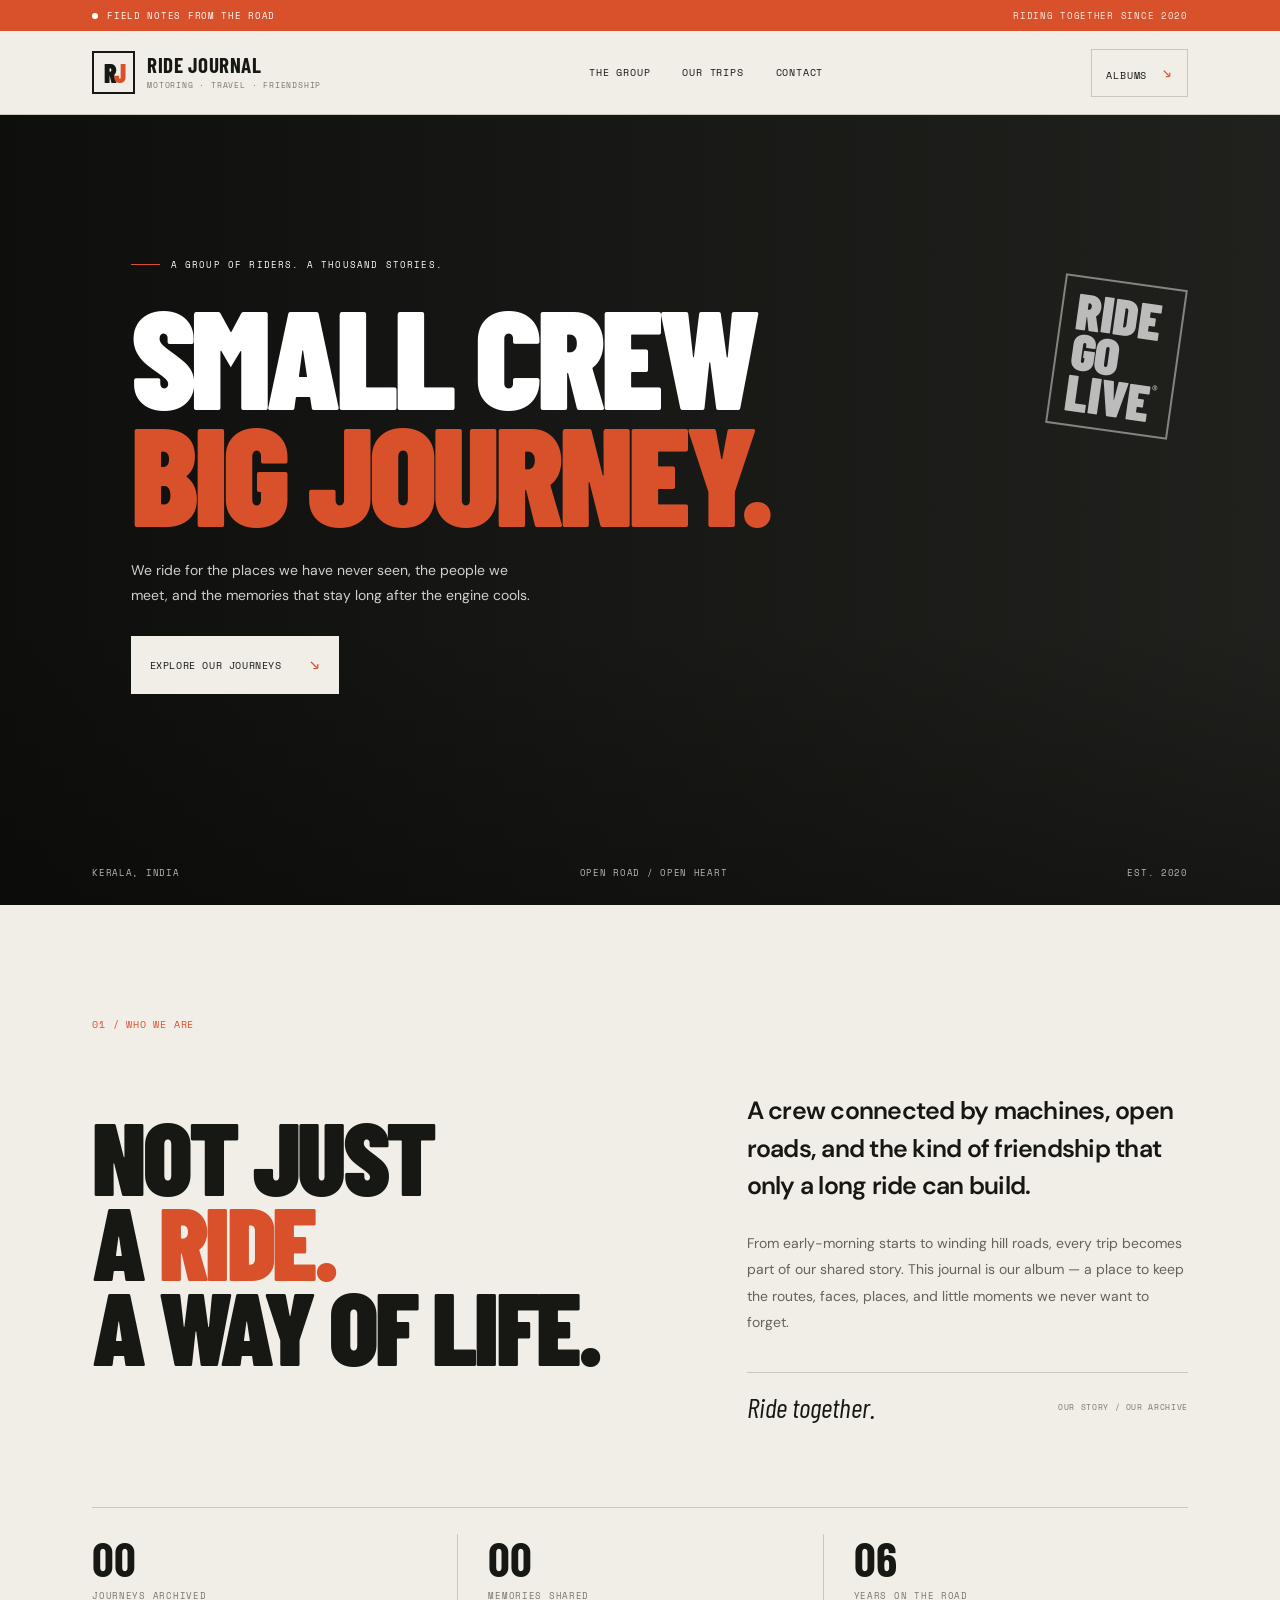
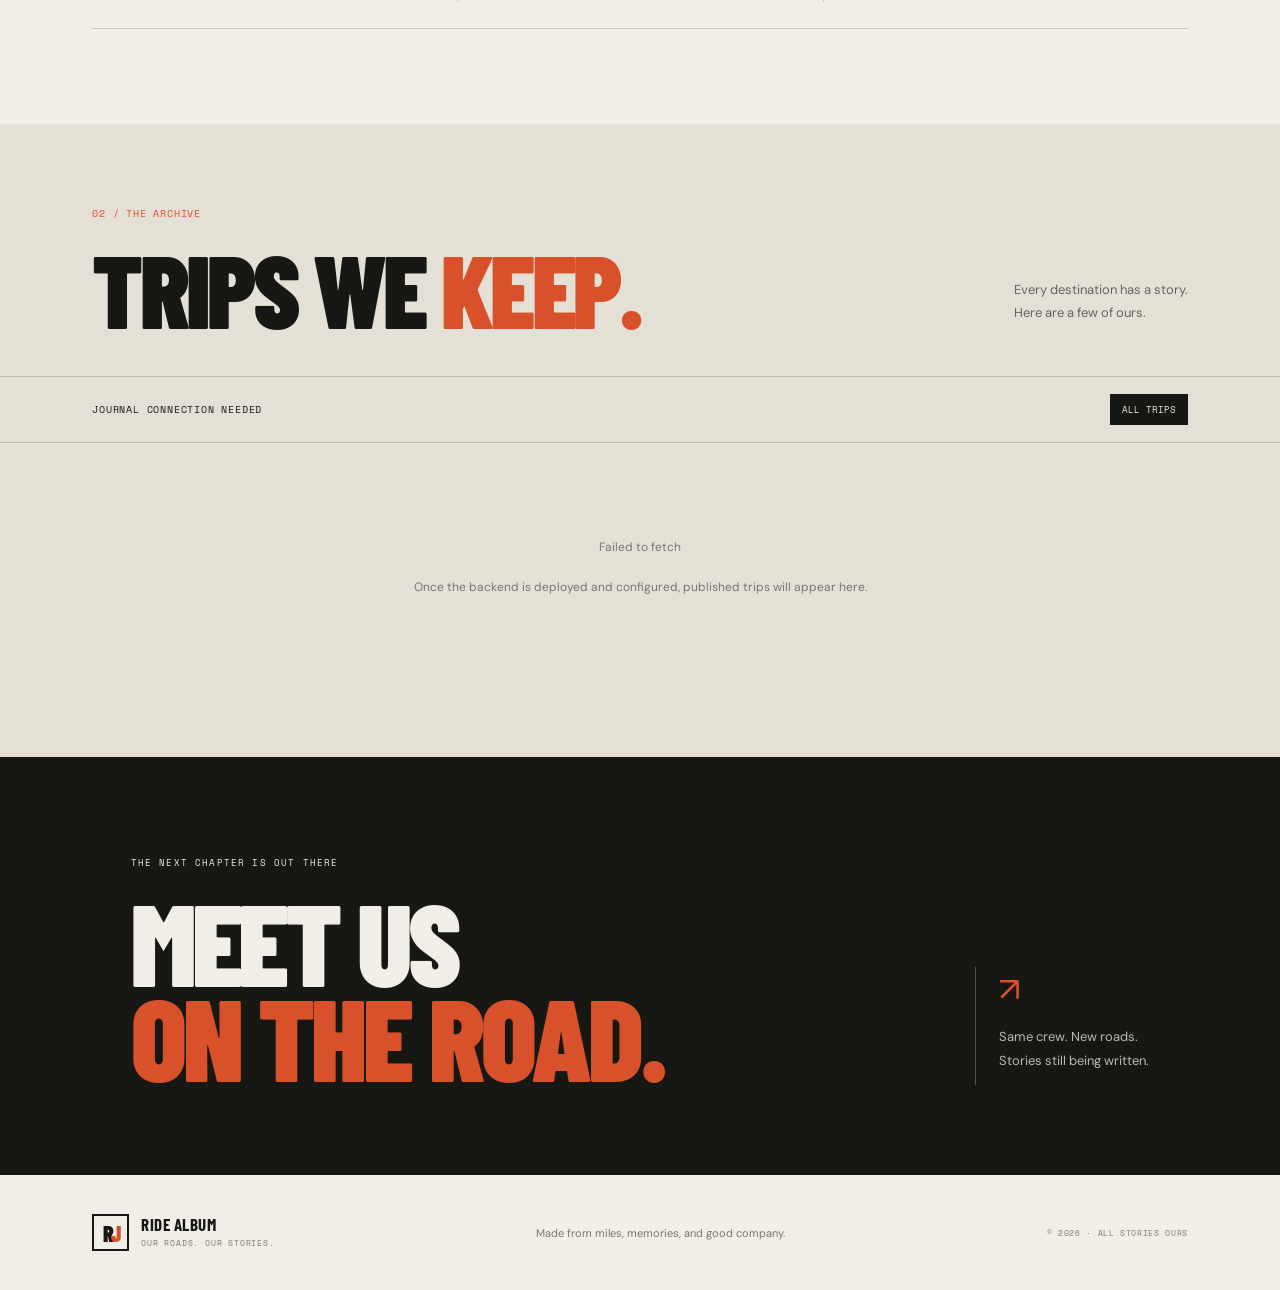
==== index.html @ d8c0658c "Update index.html" ====
<!doctype html>
<html lang="en">
<head>
  <meta charset="utf-8">
  <meta name="viewport" content="width=device-width, initial-scale=1">
  <meta name="theme-color" content="#11110f">
  <meta name="description" content="A visual archive of our riding group's journeys, roads, and memories.">
  <title>RIDE JOURNAL — Our Roads, Our Stories</title>
  <link rel="preconnect" href="https://fonts.googleapis.com">
  <link href="https://fonts.googleapis.com/css2?family=Barlow+Condensed:wght@500;600;700;800;900&family=DM+Sans:wght@400;500;600;700&family=Space+Mono:wght@400;700&display=swap" rel="stylesheet">
  <link rel="stylesheet" href="style.css">
</head>
<body>
  <div class="announcement"><span class="live-dot"></span> FIELD NOTES FROM THE ROAD <span class="announcement-right">RIDING TOGETHER SINCE <span id="since-year">2020</span></span></div>
  <header class="site-header">
    <a class="brand" href="index.html" aria-label="Home">
      <span class="brand-mark">R<span>J</span></span>
      <span class="brand-copy"><strong id="brand-name">RIDE JOURNAL</strong><small>MOTORING · TRAVEL · FRIENDSHIP</small></span>
    </a>
    <button class="menu-toggle" id="menu-toggle" aria-label="Toggle navigation">☰</button>
    <nav class="main-nav" id="main-nav">
      <a href="#about">THE GROUP</a><a href="#trips">OUR TRIPS</a><a href="#footer">CONTACT</a>
    </nav>
    <a class="header-index" href="#trips">ALBUMS <span>↘</span></a>
  </header>

  <main>
    <section class="hero">
      <div class="hero-image" id="hero-image"></div>
      <div class="hero-shade"></div>
      <div class="hero-content">
        <p class="eyebrow"><span class="eyebrow-line"></span> A GROUP OF RIDERS. A THOUSAND STORIES.</p>
        <h1 id="hero-title">SMALL CREW<br><em>BIG JOURNEY.</em></h1>
        <p class="hero-description" id="hero-description">We ride for the places we have never seen, the people we meet, and the memories that stay long after the engine cools.</p>
        <a class="button button-light" href="#trips">EXPLORE OUR JOURNEYS <span>↘</span></a>
      </div>
      <div class="hero-foot"><span>KERALA, INDIA</span><span>OPEN ROAD / OPEN HEART</span><span>EST. <span id="hero-year">2020</span></span></div>
      <div class="hero-stamp">RIDE<br>GO<br>LIVE<span>®</span></div>
    </section>

    <section class="intro-section section-pad" id="about">
      <div class="section-kicker">01 / WHO WE ARE</div>
      <div class="intro-grid">
        <h2 id="about-heading">NOT JUST<br>A <em>RIDE.</em><br>A WAY OF LIFE.</h2>
        <div class="intro-copy">
          <p class="intro-lead" id="about-short">A crew connected by machines, open roads, and the kind of friendship that only a long ride can build.</p>
          <p id="about-long">From early-morning starts to winding hill roads, every trip becomes part of our shared story. This journal is our album — a place to keep the routes, faces, places, and little moments we never want to forget.</p>
          <div class="signature-line"><span class="signature">Ride together.</span><span class="mono">OUR STORY / OUR ARCHIVE</span></div>
        </div>
      </div>
      <div class="stats-row">
        <div><strong id="stat-trips">00</strong><span>JOURNEYS ARCHIVED</span></div>
        <div><strong id="stat-photos">00</strong><span>MEMORIES SHARED</span></div>
        <div><strong id="stat-years">06</strong><span>YEARS ON THE ROAD</span></div>
      </div>
    </section>

    <section class="archive-section" id="trips">
      <div class="archive-top section-pad">
        <div><div class="section-kicker">02 / THE ARCHIVE</div><h2>TRIPS WE <em>KEEP.</em></h2></div>
        <p>Every destination has a story.<br>Here are a few of ours.</p>
      </div>
      <div class="trip-toolbar section-pad">
        <span class="mono" id="archive-count">LOADING THE ARCHIVE...</span>
        <div class="filters" id="filters"><button class="filter active" data-filter="all">ALL TRIPS</button></div>
      </div>
      <div class="trip-grid section-pad" id="trip-grid">
        <div class="loading-card"><span class="loader"></span><p>Opening the Album...</p></div>
      </div>
      <div class="empty-state hidden" id="empty-state"><span>ALBUM IS LOADING.</span><p>Our first story will appear here once the admin publishes a trip.</p></div>
    </section>

    <section class="closing-banner">
      <div class="closing-text"><p class="eyebrow">THE NEXT CHAPTER IS OUT THERE</p><h2>MEET US<br><em>ON THE ROAD.</em></h2></div>
      <div class="closing-note"><span class="closing-arrow">↗</span><p>Same crew. New roads.<br>Stories still being written.</p></div>
    </section>
  </main>

  <footer class="site-footer section-pad" id="footer">
    <a class="brand footer-brand" href="#"><span class="brand-mark">R<span>J</span></span><span class="brand-copy"><strong id="footer-brand">RIDE ALBUM</strong><small>OUR ROADS. OUR STORIES.</small></span></a>
    <p id="footer-note">Made from miles, memories, and good company.</p>
    <span class="mono">© <span id="current-year"></span> · ALL STORIES OURS</span>
  </footer>

  <div class="modal hidden" id="trip-modal" aria-hidden="true">
    <div class="modal-backdrop" data-close-modal></div>
    <article class="trip-story" role="dialog" aria-modal="true" aria-labelledby="story-title">
      <button class="modal-close" data-close-modal aria-label="Close story">×</button>
      <div class="story-cover" id="story-cover"></div>
      <div class="story-body">
        <p class="eyebrow" id="story-meta">TRIP STORY / 01</p>
        <h2 id="story-title">Trip title</h2>
        <p class="story-subtitle" id="story-subtitle"></p>
        <div class="story-copy" id="story-copy"></div>
        <div class="story-gallery" id="story-gallery"></div>
        <p class="story-end">END OF STORY <span>✳</span></p>
      </div>
    </article>
  </div>
  <script src="app.js"></script>
</body>
</html>
---- style.css ----
:root{--ink:#171714;--paper:#f0eee7;--paper2:#e4e0d5;--orange:#d9512b;--muted:#77766e;--line:rgba(23,23,20,.18);--display:"Barlow Condensed",Impact,sans-serif;--body:"DM Sans",sans-serif;--mono:"Space Mono",monospace}
*{box-sizing:border-box}html{scroll-behavior:smooth}body{margin:0;background:var(--paper);color:var(--ink);font-family:var(--body);-webkit-font-smoothing:antialiased}a{color:inherit;text-decoration:none}button{font:inherit}.hidden{display:none!important}.section-pad{padding-left:7.2vw;padding-right:7.2vw}.mono,.eyebrow,.section-kicker,.announcement,.main-nav,.header-index,.hero-foot,.stats-row span,.trip-toolbar,.trip-category,.story-end{font-family:var(--mono);font-size:10px;letter-spacing:.08em}
.announcement{height:31px;background:var(--orange);color:#fff;display:flex;align-items:center;padding:0 7.2vw;gap:9px;font-size:9px}.live-dot{width:6px;height:6px;border-radius:50%;background:#fff;display:inline-block}.announcement-right{margin-left:auto;opacity:.9}
.site-header{height:84px;padding:0 7.2vw;display:flex;align-items:center;justify-content:space-between;border-bottom:1px solid var(--line);gap:20px}.brand{display:flex;align-items:center;gap:12px}.brand-mark{display:flex;align-items:center;justify-content:center;width:43px;height:43px;border:2px solid var(--ink);font-family:var(--display);font-weight:900;font-size:26px;letter-spacing:-3px}.brand-mark span{color:var(--orange)}.brand-copy{display:flex;flex-direction:column;gap:4px}.brand-copy strong{font-family:var(--display);font-size:21px;line-height:1;letter-spacing:.03em}.brand-copy small{font-family:var(--mono);font-size:8px;letter-spacing:.1em;color:var(--muted)}.main-nav{display:flex;gap:32px}.main-nav a{transition:color .2s}.main-nav a:hover{color:var(--orange)}.header-index{border:1px solid var(--line);padding:11px 14px}.header-index span{color:var(--orange);font-size:16px;margin-left:8px}.menu-toggle{display:none;background:none;border:0;font-size:25px}
.hero{min-height:650px;height:min(78vw,790px);max-height:850px;position:relative;overflow:hidden;background:#262622;color:#fff}.hero-image,.hero-shade{position:absolute;inset:0}.hero-image{background-image:linear-gradient(90deg,rgba(0,0,0,.1),rgba(0,0,0,.1)),url("https://images.unsplash.com/photo-1558981806-ec527fa84c39?auto=format&fit=crop&w=2200&q=85");background-size:cover;background-position:center 56%;transform:scale(1.01);transition:background-image .4s}.hero-shade{background:linear-gradient(90deg,rgba(8,8,7,.76) 0%,rgba(8,8,7,.42) 47%,rgba(8,8,7,.08) 100%),linear-gradient(0deg,rgba(8,8,7,.42),transparent 35%)}.hero-content{position:absolute;left:10.2vw;top:17%;max-width:690px}.eyebrow{display:flex;align-items:center;gap:11px;font-size:9px;letter-spacing:.13em}.eyebrow-line{height:1px;width:29px;background:var(--orange);display:inline-block}.hero h1,.intro-grid h2,.archive-top h2,.closing-text h2{font-family:var(--display);font-weight:900;letter-spacing:-.035em;line-height:.83;margin:25px 0;font-size:clamp(76px,11vw,160px)}h1 em,h2 em{font-style:normal;color:var(--orange)}.hero-description{max-width:405px;color:rgba(255,255,255,.8);font-size:14px;line-height:1.8;margin:28px 0}.button{display:inline-flex;align-items:center;gap:27px;padding:16px 19px;font-family:var(--mono);font-size:10px;letter-spacing:.06em}.button-light{background:var(--paper);color:var(--ink)}.button span{font-size:18px;color:var(--orange)}.hero-foot{position:absolute;bottom:26px;left:7.2vw;right:7.2vw;display:flex;justify-content:space-between;color:rgba(255,255,255,.7);font-size:9px}.hero-stamp{position:absolute;right:8vw;top:21%;font-family:var(--display);font-weight:900;font-size:clamp(30px,4vw,54px);line-height:.8;color:rgba(255,255,255,.7);transform:rotate(8deg);border:2px solid rgba(255,255,255,.45);padding:12px 14px}.hero-stamp span{font:10px var(--mono);vertical-align:top}
.intro-section{padding-top:112px;padding-bottom:95px}.section-kicker{color:var(--orange);margin-bottom:25px}.intro-grid{display:grid;grid-template-columns:1.1fr .9fr;gap:9vw;align-items:center}.intro-grid h2{font-size:clamp(64px,8vw,115px);margin:0}.intro-copy{padding-top:10px;max-width:490px}.intro-lead{font-size:clamp(19px,2vw,25px);line-height:1.5;font-weight:600;letter-spacing:-.03em}.intro-copy>p:not(.intro-lead){color:#64635b;line-height:1.9;font-size:14px}.signature-line{margin-top:36px;padding-top:17px;border-top:1px solid var(--line);display:flex;justify-content:space-between;align-items:center;gap:10px}.signature{font-family:var(--display);font-style:italic;font-size:28px}.signature-line .mono{font-size:8px;color:var(--muted)}.stats-row{border-top:1px solid var(--line);border-bottom:1px solid var(--line);display:grid;grid-template-columns:repeat(3,1fr);margin-top:83px;padding:26px 0}.stats-row div{display:flex;flex-direction:column;gap:7px;padding-left:30px;border-left:1px solid var(--line)}.stats-row div:first-child{padding-left:0;border-left:0}.stats-row strong{font-family:var(--display);font-size:48px;line-height:1}.stats-row span{color:var(--muted);font-size:9px}
.archive-section{background:var(--paper2);padding-top:82px;padding-bottom:100px}.archive-top{display:flex;align-items:end;justify-content:space-between;gap:30px}.archive-top h2{font-size:clamp(65px,8vw,110px);margin:0}.archive-top>p{font-size:13px;line-height:1.8;color:#66645c;margin:0 0 6px}.trip-toolbar{display:flex;align-items:center;justify-content:space-between;gap:18px;margin-top:45px;padding-top:17px;padding-bottom:17px;border-top:1px solid var(--line);border-bottom:1px solid var(--line);font-size:9px}.filters{display:flex;gap:8px;flex-wrap:wrap}.filter{border:1px solid var(--line);background:transparent;padding:8px 11px;font:9px var(--mono);cursor:pointer}.filter.active,.filter:hover{background:var(--ink);color:var(--paper)}.trip-grid{display:grid;grid-template-columns:repeat(3,minmax(0,1fr));gap:38px 21px;padding-top:34px}.trip-card{min-width:0;cursor:pointer;group:card}.trip-photo{position:relative;overflow:hidden;aspect-ratio: .82;background:#c5c0b4}.trip-photo img{width:100%;height:100%;object-fit:cover;display:block;transition:transform .6s}.trip-card:hover .trip-photo img{transform:scale(1.045)}.trip-number{position:absolute;left:13px;top:13px;background:var(--paper);padding:7px 9px;font:9px var(--mono)}.trip-photo-count{position:absolute;right:13px;bottom:13px;background:var(--orange);color:white;padding:8px 10px;font:9px var(--mono)}.trip-card-info{padding:16px 0 0}.trip-category{color:var(--orange);font-size:9px}.trip-card h3{font-family:var(--display);font-size:clamp(27px,3vw,39px);line-height:.98;letter-spacing:-.02em;margin:9px 0 10px;text-transform:uppercase}.trip-card-bottom{display:flex;justify-content:space-between;align-items:center;border-top:1px solid var(--line);padding-top:11px;color:var(--muted);font:9px var(--mono);gap:10px}.trip-arrow{font-size:20px;color:var(--orange)}.loading-card{grid-column:1/-1;min-height:180px;display:grid;place-content:center;text-align:center;color:var(--muted);font-size:12px}.loader{width:25px;height:25px;border:2px solid #c6c1b5;border-top-color:var(--orange);border-radius:50%;animation:spin .8s linear infinite;margin:auto}@keyframes spin{to{transform:rotate(360deg)}}.empty-state{text-align:center;padding:65px 20px}.empty-state>span{font-family:var(--display);font-size:36px}.empty-state p{color:var(--muted);font-size:13px}
.closing-banner{background:var(--ink);color:var(--paper);padding:90px 10.2vw;display:flex;justify-content:space-between;align-items:end;gap:40px}.closing-text h2{font-size:clamp(65px,9vw,125px);margin:25px 0 0}.closing-note{max-width:240px;border-left:1px solid #57564e;padding-left:23px}.closing-arrow{font-size:34px;color:var(--orange)}.closing-note p{font-size:13px;line-height:1.8;color:#bcb9ae}.site-footer{min-height:115px;display:flex;align-items:center;justify-content:space-between;gap:20px}.footer-brand .brand-mark{width:37px;height:37px;font-size:22px}.footer-brand .brand-copy strong{font-size:17px}.site-footer>p{color:var(--muted);font-size:11px}.site-footer>.mono{color:var(--muted);font-size:8px}
.modal{position:fixed;inset:0;z-index:20;display:flex;justify-content:center;align-items:flex-start;padding:3vh 16px;overflow:auto}.modal-backdrop{position:fixed;inset:0;background:rgba(10,10,9,.82);backdrop-filter:blur(5px)}.trip-story{position:relative;z-index:1;background:var(--paper);width:min(900px,100%);margin:auto;box-shadow:0 20px 80px #0008}.modal-close{position:absolute;right:14px;top:14px;z-index:3;width:42px;height:42px;border:0;background:var(--paper);font-size:30px;cursor:pointer}.story-cover{height:clamp(220px,42vw,480px);background:#c6c1b5 center/cover}.story-body{padding:clamp(22px,5vw,58px)}.story-body h2{font:900 clamp(45px,8vw,88px)/.9 var(--display);letter-spacing:-.03em;text-transform:uppercase;margin:18px 0}.story-subtitle{font-size:17px;line-height:1.5;max-width:650px;font-weight:600}.story-copy{white-space:pre-line;font-size:14px;line-height:1.95;color:#5e5c55;max-width:700px;margin:22px 0 36px}.story-gallery{display:grid;grid-template-columns:repeat(2,minmax(0,1fr));gap:12px}.story-gallery figure{margin:0;min-width:0}.story-gallery figure:first-child:nth-last-child(odd){grid-column:1/-1}.story-gallery img{width:100%;display:block;max-height:600px;object-fit:cover;background:#d6d1c5}.story-gallery figcaption{font-size:11px;line-height:1.6;color:var(--muted);padding:8px 0}.story-end{display:flex;justify-content:space-between;margin-top:36px;border-top:1px solid var(--line);padding-top:15px}.story-end span{color:var(--orange);font-size:18px}
@media(max-width:900px){.section-pad{padding-left:5vw;padding-right:5vw}.site-header{padding:0 5vw}.announcement{padding:0 5vw}.main-nav{gap:17px;font-size:9px}.hero-content{left:7vw}.hero-stamp{right:6vw}.intro-grid{gap:5vw}.trip-grid{grid-template-columns:repeat(2,minmax(0,1fr))}.hero{min-height:590px}.closing-banner{padding-left:7vw;padding-right:7vw}}
@media(max-width:620px){.announcement{font-size:7px;height:27px}.announcement-right{font-size:7px}.site-header{height:70px}.brand-mark{width:37px;height:37px;font-size:23px}.brand-copy strong{font-size:17px}.brand-copy small{font-size:6.5px}.header-index{display:none}.menu-toggle{display:block;margin-left:auto}.main-nav{display:none;position:absolute;top:97px;left:0;right:0;z-index:10;background:var(--paper);padding:22px 5vw;border-bottom:1px solid var(--line);flex-direction:column;gap:20px}.main-nav.open{display:flex}.hero{height:calc(100svh - 97px);min-height:570px;max-height:740px}.hero-image{background-position:58% center}.hero-shade{background:linear-gradient(90deg,rgba(0,0,0,.68),rgba(0,0,0,.16)),linear-gradient(0deg,rgba(0,0,0,.45),transparent 45%)}.hero-content{left:6vw;right:6vw;top:20%}.hero h1{font-size:clamp(70px,17vw,110px);margin:23px 0}.hero-description{font-size:13px;max-width:320px}.hero-stamp{font-size:27px;right:7vw;top:auto;bottom:90px}.hero-foot{left:6vw;right:6vw;bottom:18px;font-size:7px}.hero-foot span:nth-child(2){display:none}.intro-section{padding-top:70px;padding-bottom:65px}.intro-grid{grid-template-columns:1fr;gap:25px}.intro-grid h2{font-size:clamp(65px,16vw,100px)}.intro-lead{font-size:21px}.intro-copy>p:not(.intro-lead){font-size:13px}.stats-row{margin-top:52px;padding:20px 0}.stats-row div{padding-left:12px}.stats-row strong{font-size:38px}.stats-row span{font-size:7px;line-height:1.5}.archive-section{padding-top:62px;padding-bottom:65px}.archive-top{align-items:start;flex-direction:column;gap:18px}.archive-top h2{font-size:clamp(65px,15vw,92px)}.archive-top>p br{display:none}.trip-toolbar{align-items:flex-start;flex-direction:column;margin-top:30px}.filters{gap:6px}.filter{font-size:8px;padding:8px}.trip-grid{grid-template-columns:1fr 1fr;gap:28px 12px;padding-top:24px}.trip-photo{aspect-ratio:.73}.trip-card h3{font-size:29px}.trip-card-bottom{font-size:8px}.trip-number{top:8px;left:8px}.trip-photo-count{bottom:8px;right:8px}.closing-banner{padding:65px 6vw;align-items:start;flex-direction:column;gap:30px}.closing-text h2{font-size:clamp(65px,15vw,95px)}.closing-note{max-width:none}.site-footer{padding-top:25px;padding-bottom:25px;align-items:flex-start;flex-direction:column;gap:18px}.site-footer>p{margin:0}.story-gallery{grid-template-columns:1fr}.story-gallery figure:first-child:nth-last-child(odd){grid-column:auto}.story-body h2{font-size:53px}.story-copy{font-size:13px}.modal{padding:0}.trip-story{min-height:100%;margin:0}.modal-close{right:8px;top:8px}.story-cover{height:260px}}
@media(prefers-reduced-motion:reduce){html{scroll-behavior:auto}*,*:before,*:after{animation-duration:.01ms!important;transition-duration:.01ms!important}}
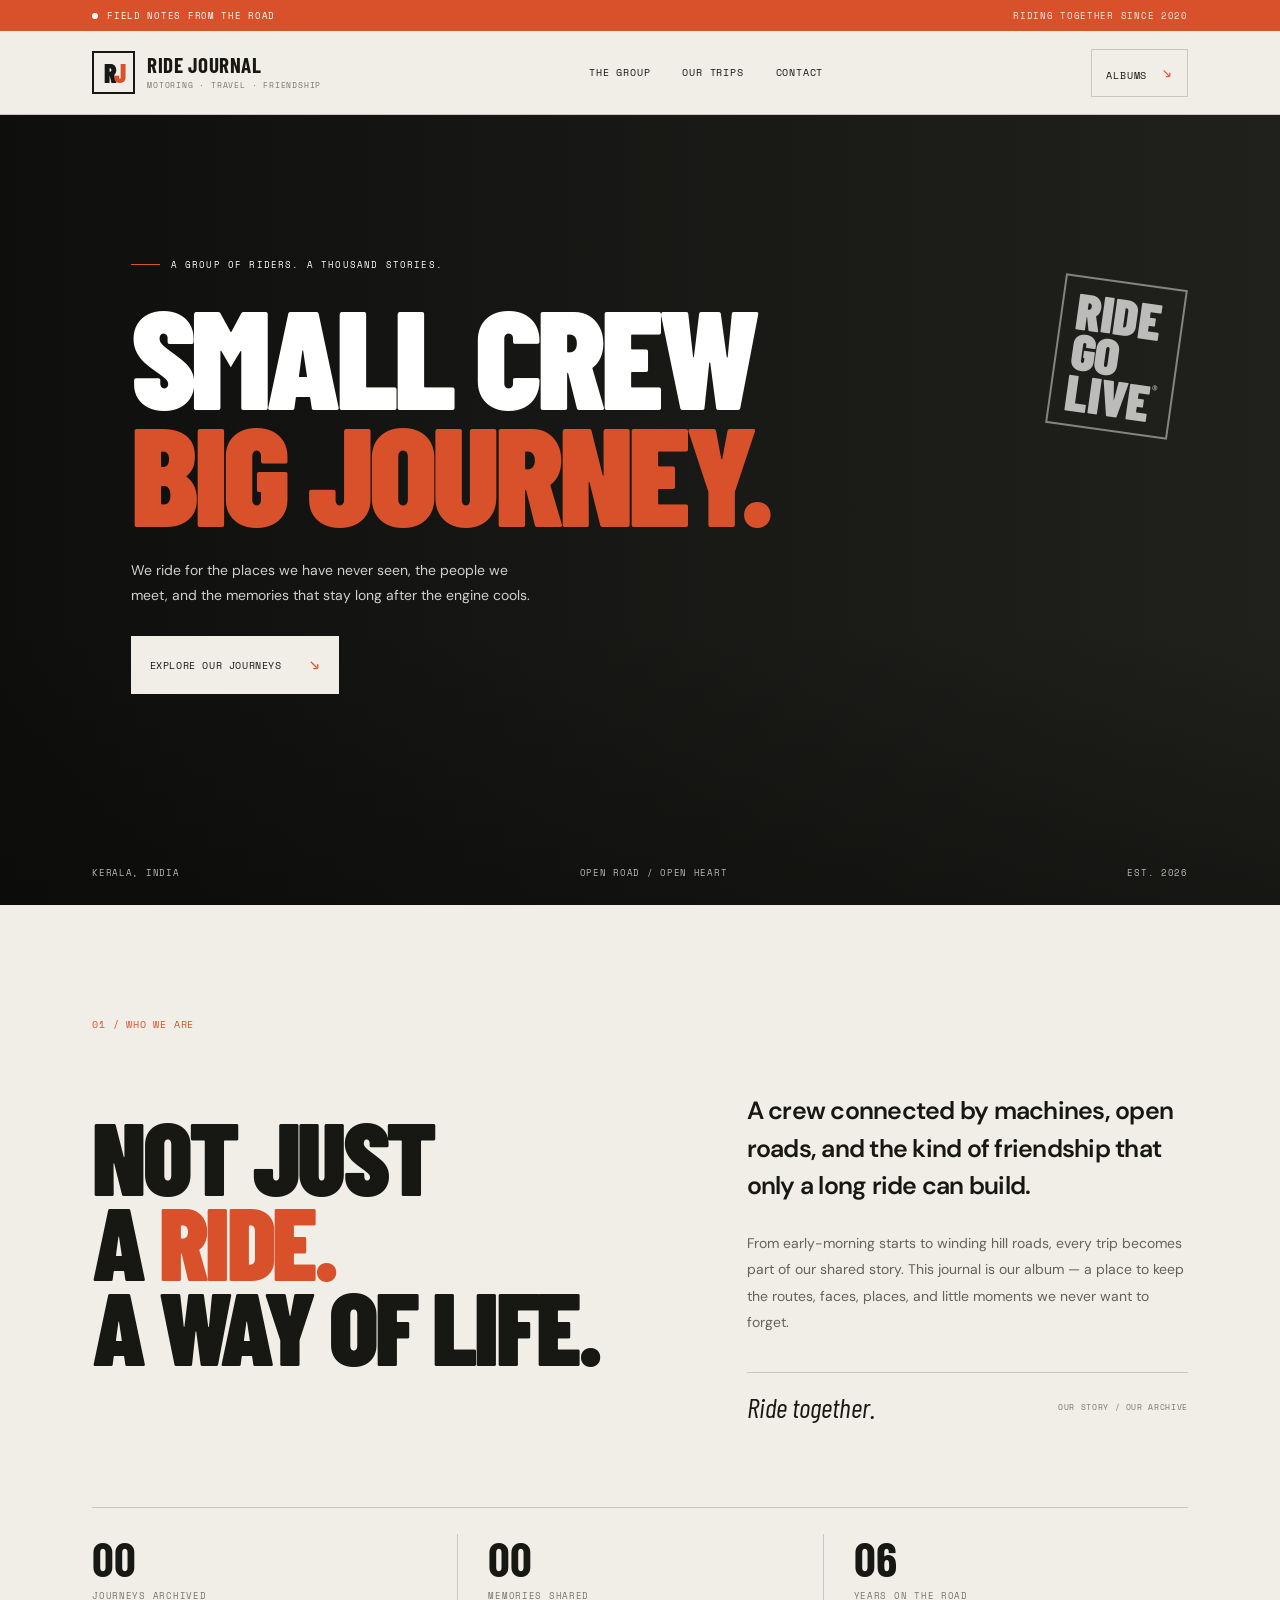
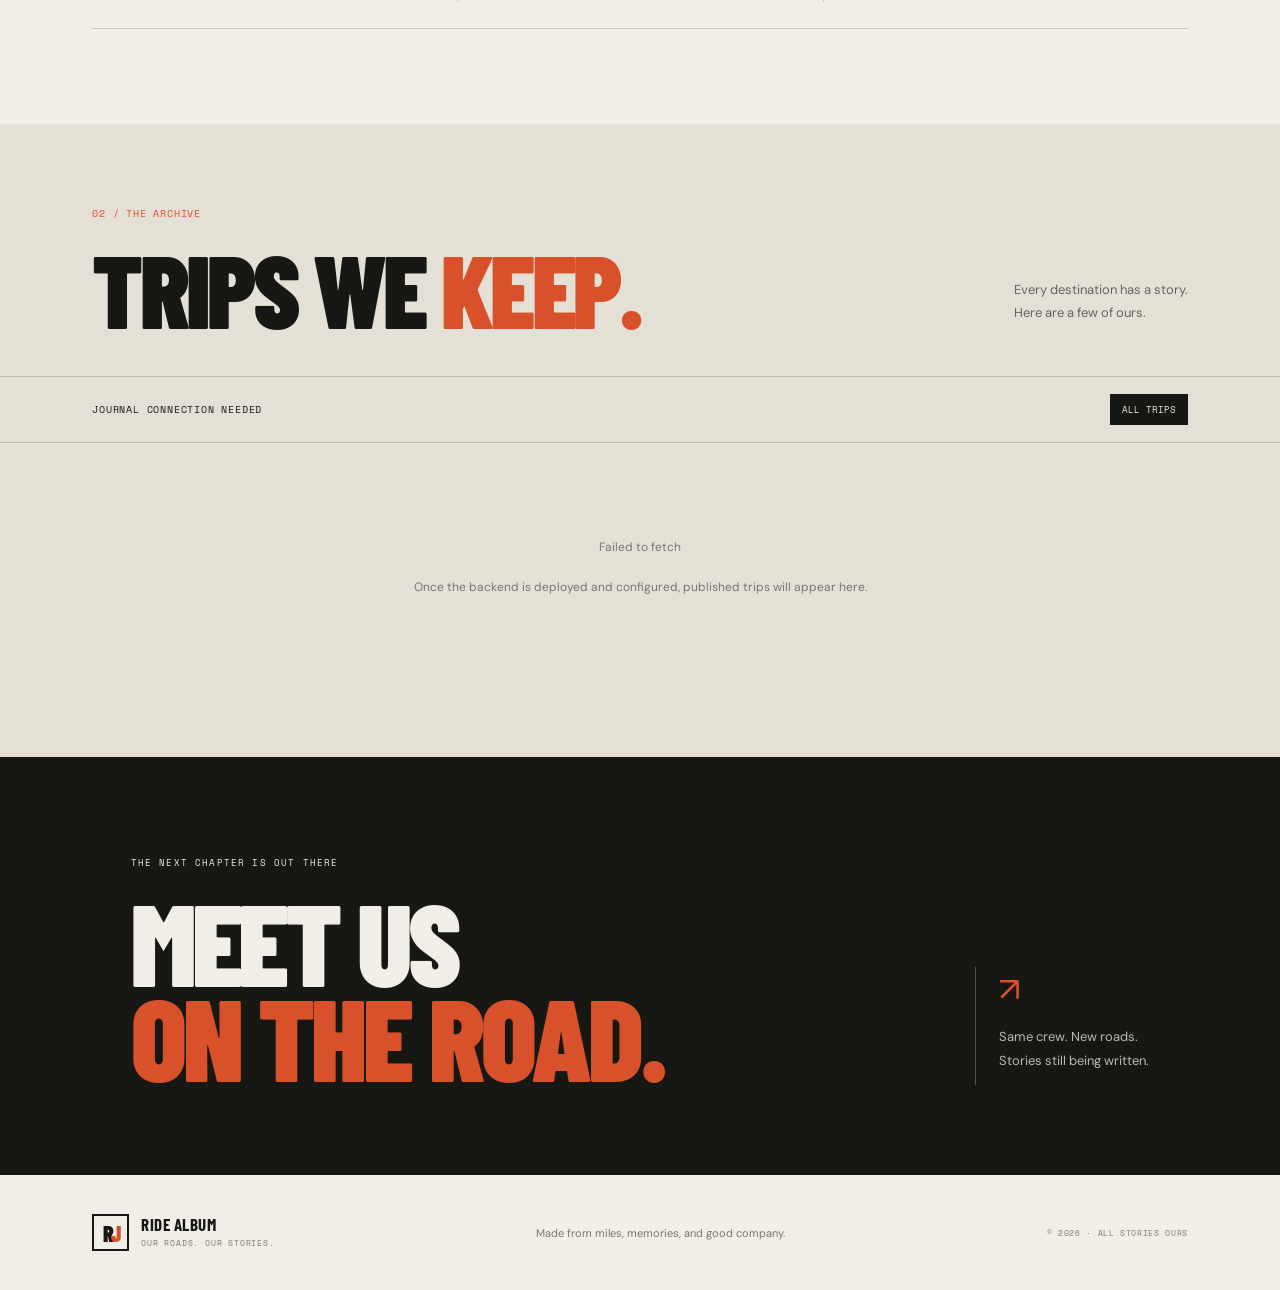
==== commit 478e674f: "Update establishment year from 2020 to 2026" ====
--- a/index.html
+++ b/index.html
@@ -34,7 +34,7 @@
         <p class="hero-description" id="hero-description">We ride for the places we have never seen, the people we meet, and the memories that stay long after the engine cools.</p>
         <a class="button button-light" href="#trips">EXPLORE OUR JOURNEYS <span>↘</span></a>
       </div>
-      <div class="hero-foot"><span>KERALA, INDIA</span><span>OPEN ROAD / OPEN HEART</span><span>EST. <span id="hero-year">2020</span></span></div>
+      <div class="hero-foot"><span>KERALA, INDIA</span><span>OPEN ROAD / OPEN HEART</span><span>EST. <span id="hero-year">2026</span></span></div>
       <div class="hero-stamp">RIDE<br>GO<br>LIVE<span>®</span></div>
     </section>
 
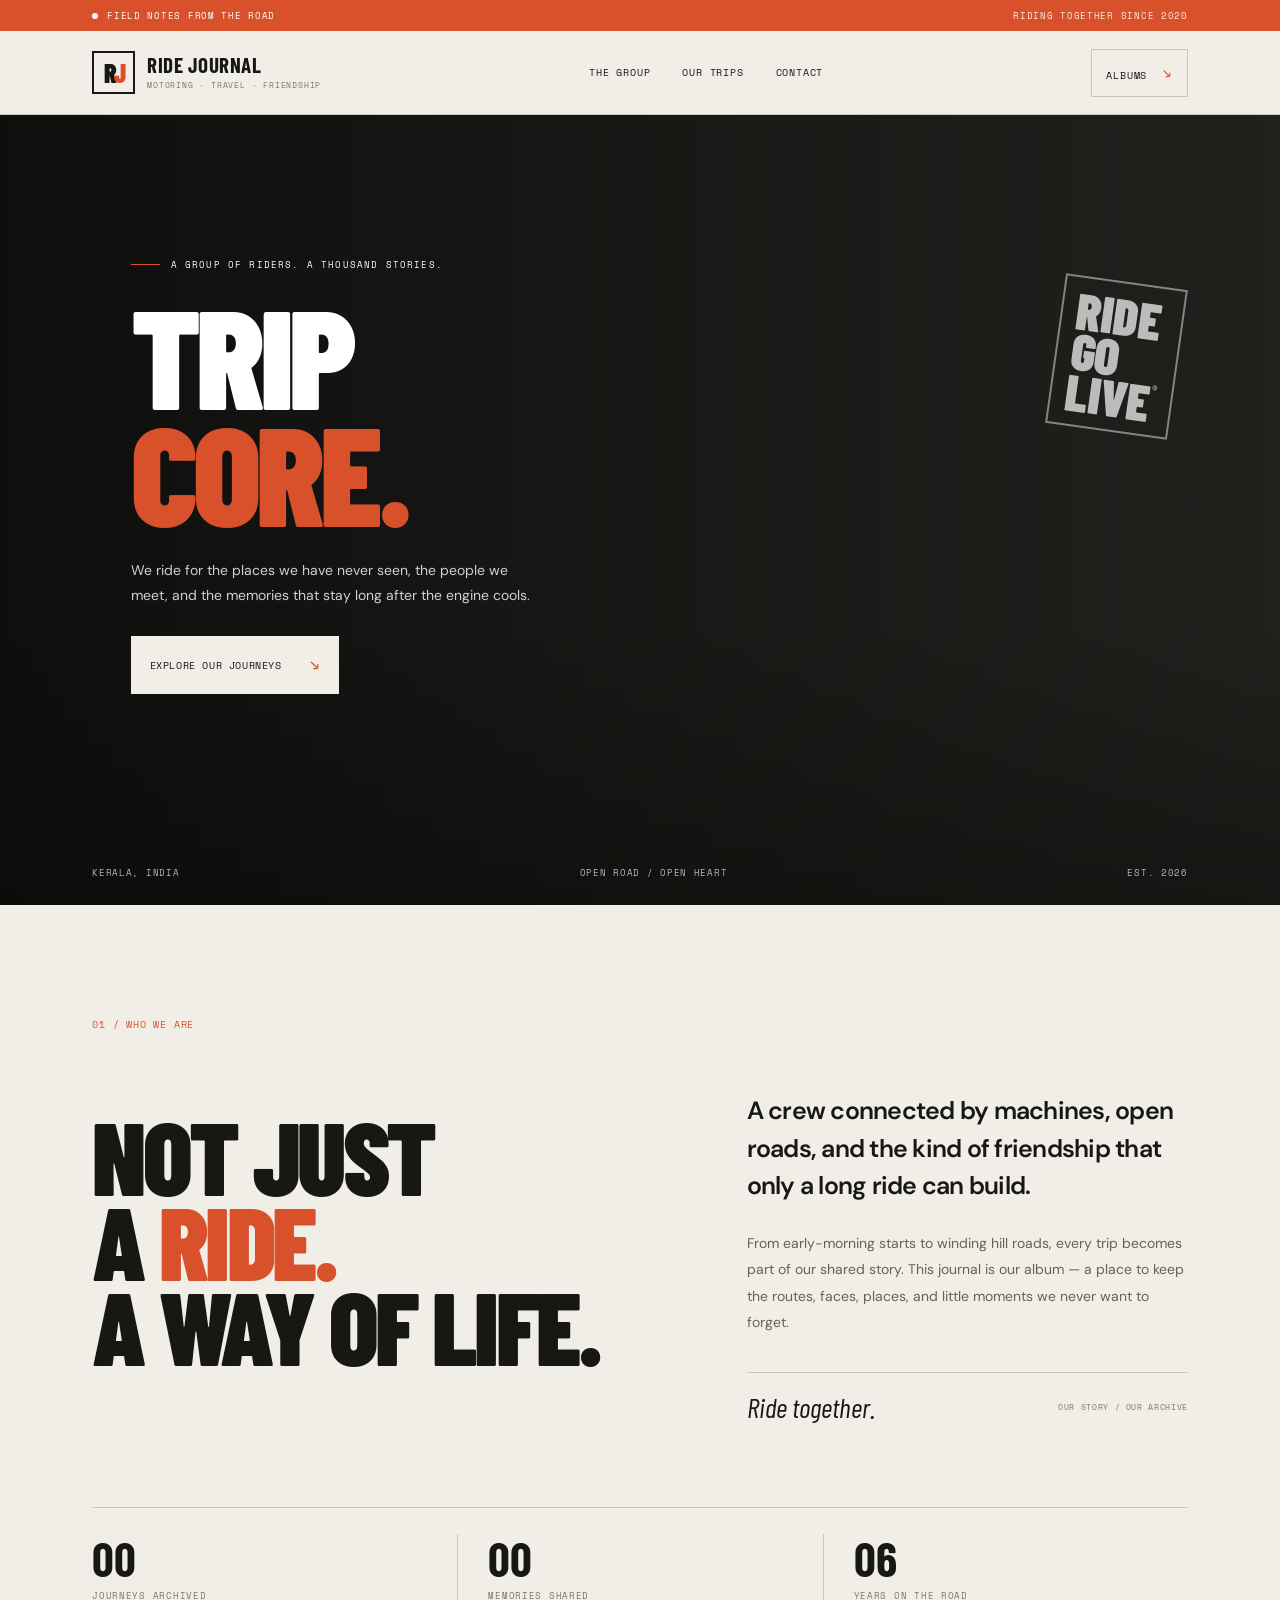
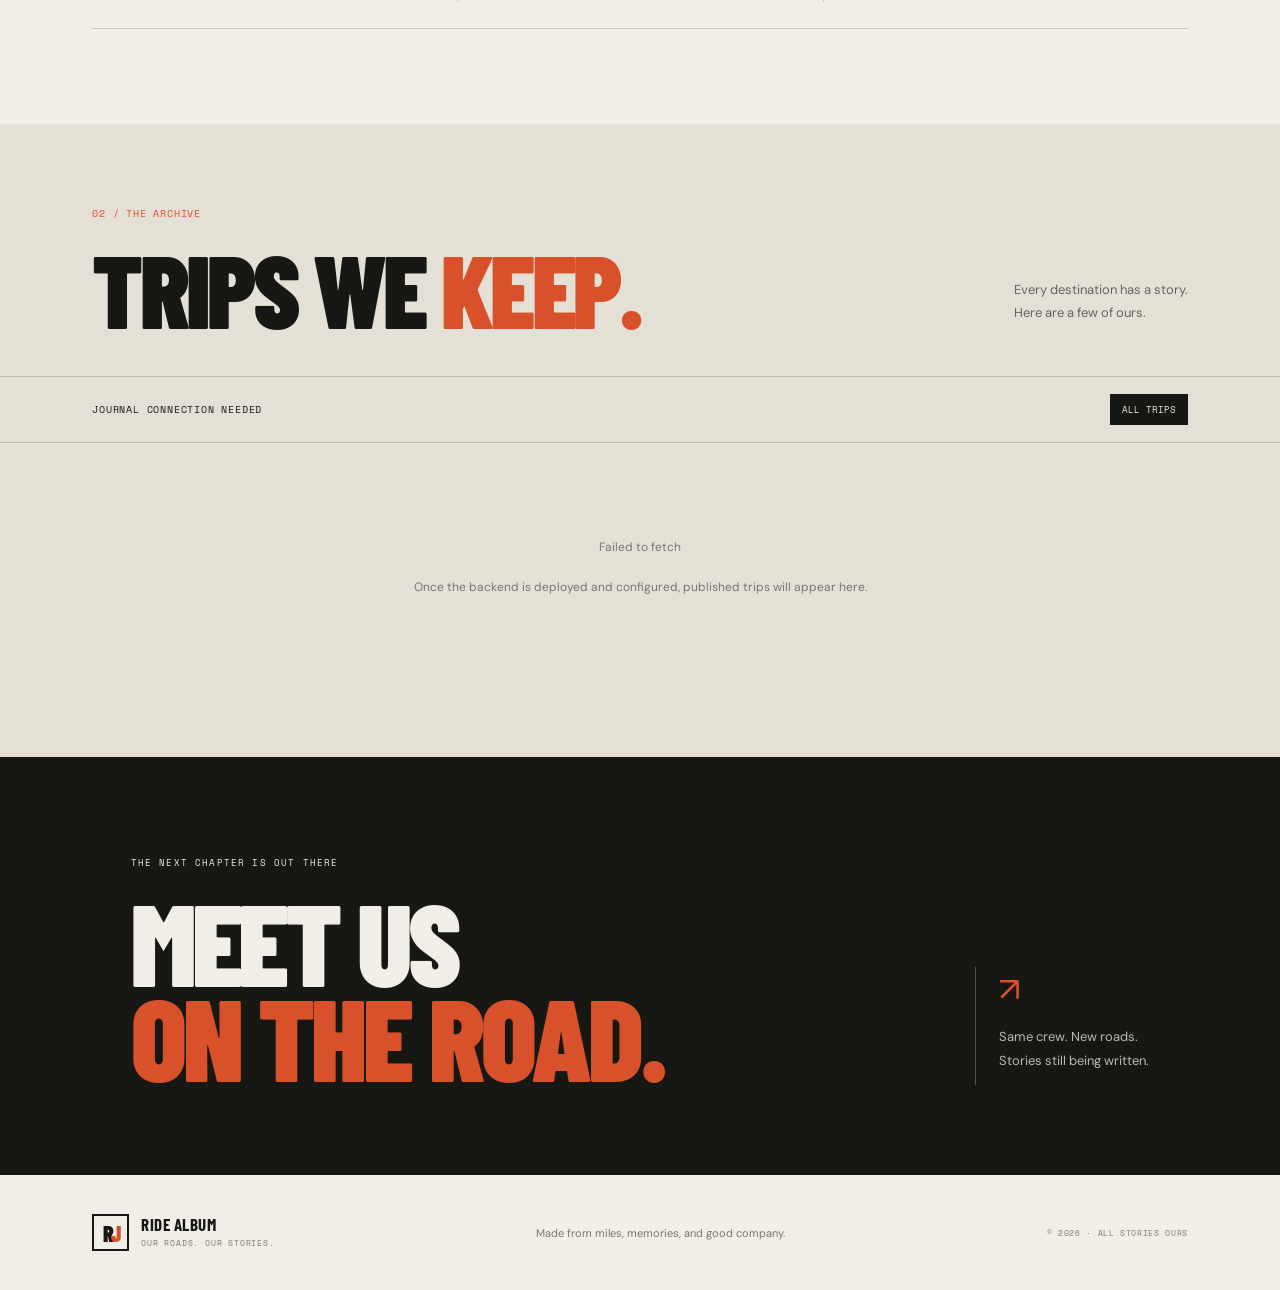
==== commit c3885cd8: "Update index.html" ====
--- a/index.html
+++ b/index.html
@@ -5,7 +5,7 @@
   <meta name="viewport" content="width=device-width, initial-scale=1">
   <meta name="theme-color" content="#11110f">
   <meta name="description" content="A visual archive of our riding group's journeys, roads, and memories.">
-  <title>RIDE JOURNAL — Our Roads, Our Stories</title>
+  <title>RIDE ALBUMS — Our Roads, Our Stories</title>
   <link rel="preconnect" href="https://fonts.googleapis.com">
   <link href="https://fonts.googleapis.com/css2?family=Barlow+Condensed:wght@500;600;700;800;900&family=DM+Sans:wght@400;500;600;700&family=Space+Mono:wght@400;700&display=swap" rel="stylesheet">
   <link rel="stylesheet" href="style.css">
@@ -30,7 +30,7 @@
       <div class="hero-shade"></div>
       <div class="hero-content">
         <p class="eyebrow"><span class="eyebrow-line"></span> A GROUP OF RIDERS. A THOUSAND STORIES.</p>
-        <h1 id="hero-title">SMALL CREW<br><em>BIG JOURNEY.</em></h1>
+        <h1 id="hero-title">TRIP<br><em>CORE.</em></h1>
         <p class="hero-description" id="hero-description">We ride for the places we have never seen, the people we meet, and the memories that stay long after the engine cools.</p>
         <a class="button button-light" href="#trips">EXPLORE OUR JOURNEYS <span>↘</span></a>
       </div>
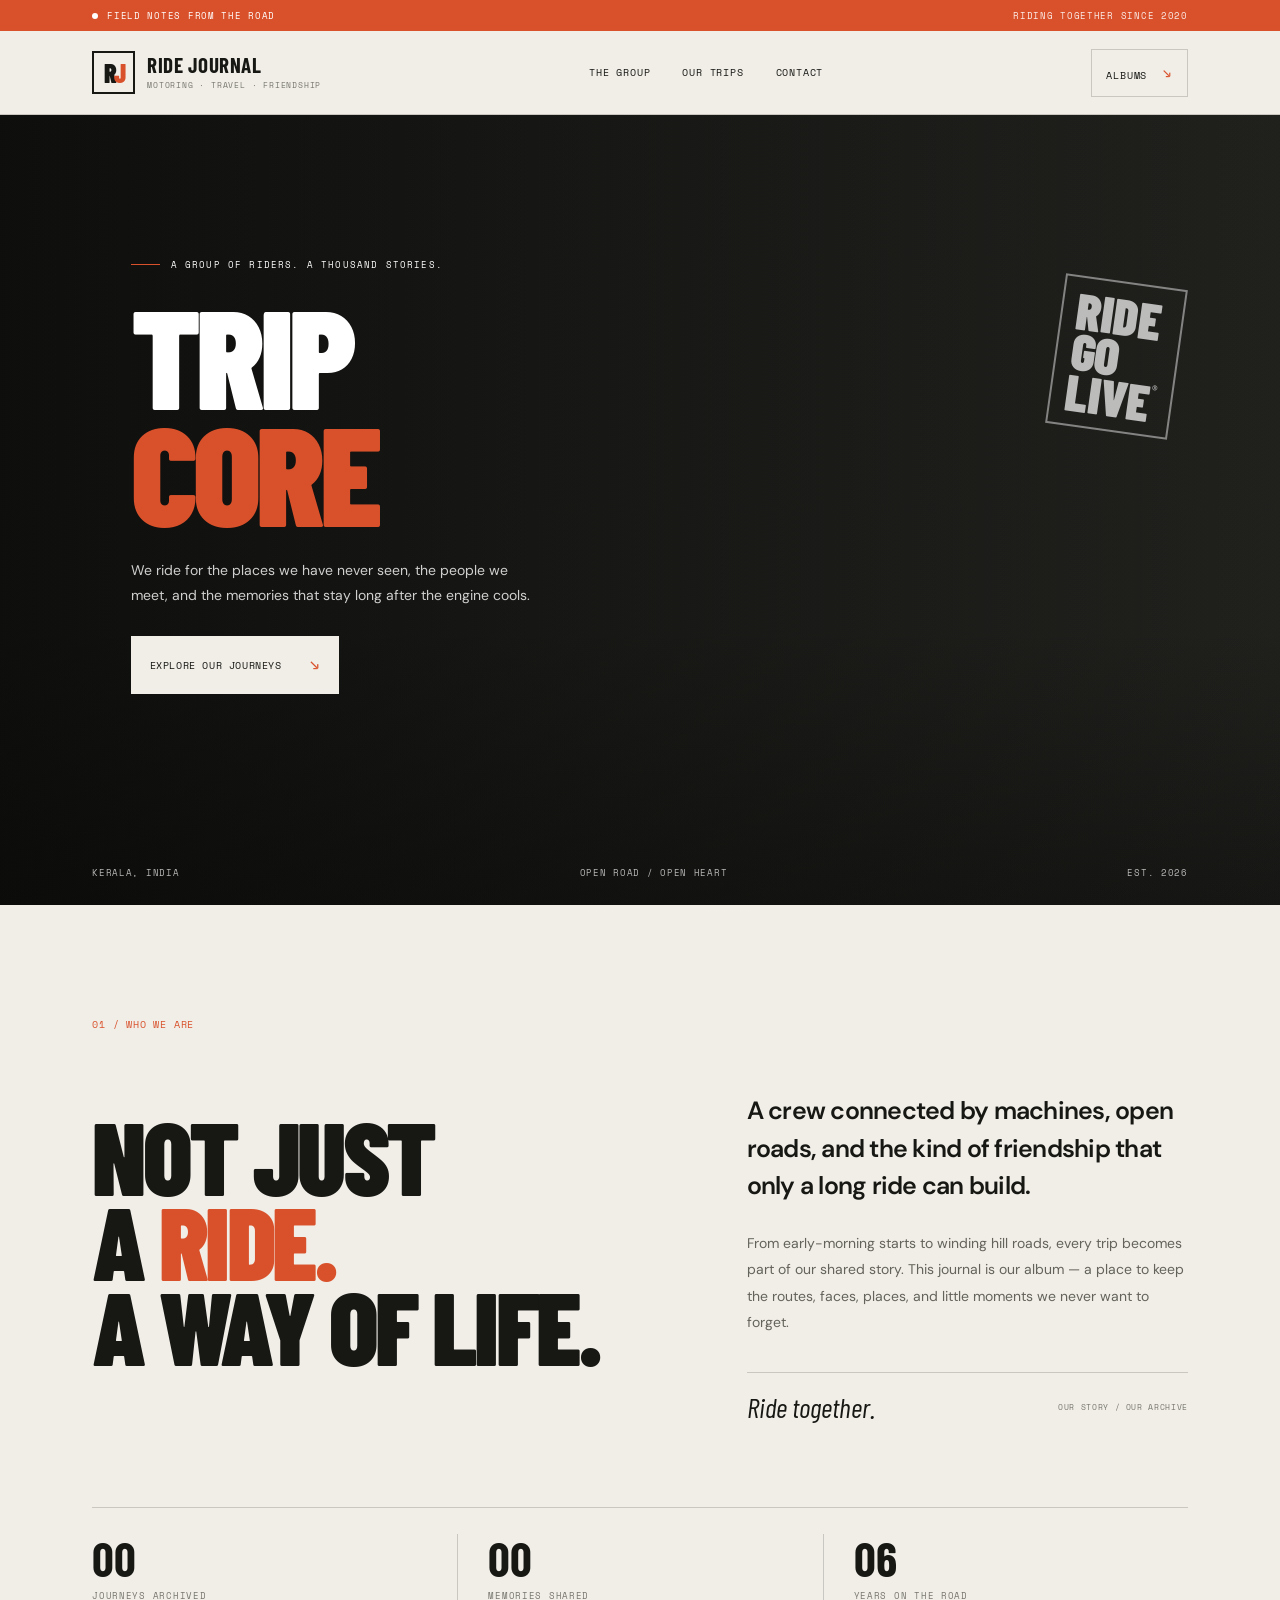
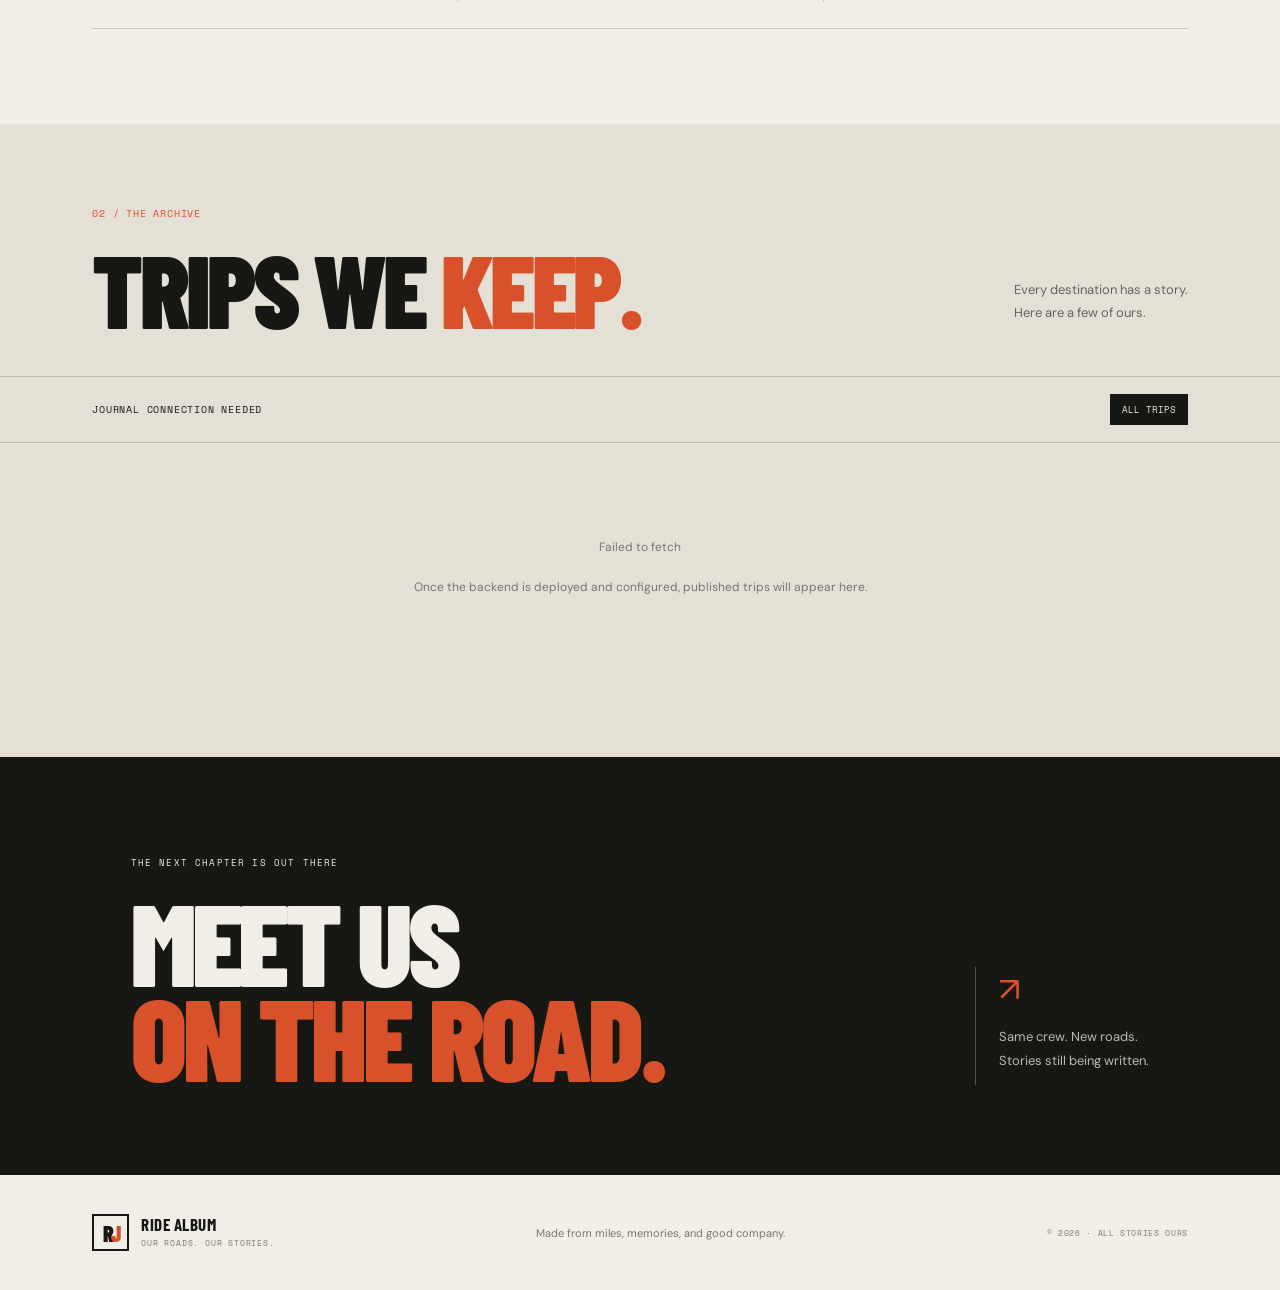
==== commit 83c5283e: "Remove line break from hero title" ====
--- a/index.html
+++ b/index.html
@@ -30,7 +30,7 @@
       <div class="hero-shade"></div>
       <div class="hero-content">
         <p class="eyebrow"><span class="eyebrow-line"></span> A GROUP OF RIDERS. A THOUSAND STORIES.</p>
-        <h1 id="hero-title">TRIP<br><em>CORE.</em></h1>
+        <h1 id="hero-title">TRIP<br><em>CORE</em></h1>
         <p class="hero-description" id="hero-description">We ride for the places we have never seen, the people we meet, and the memories that stay long after the engine cools.</p>
         <a class="button button-light" href="#trips">EXPLORE OUR JOURNEYS <span>↘</span></a>
       </div>
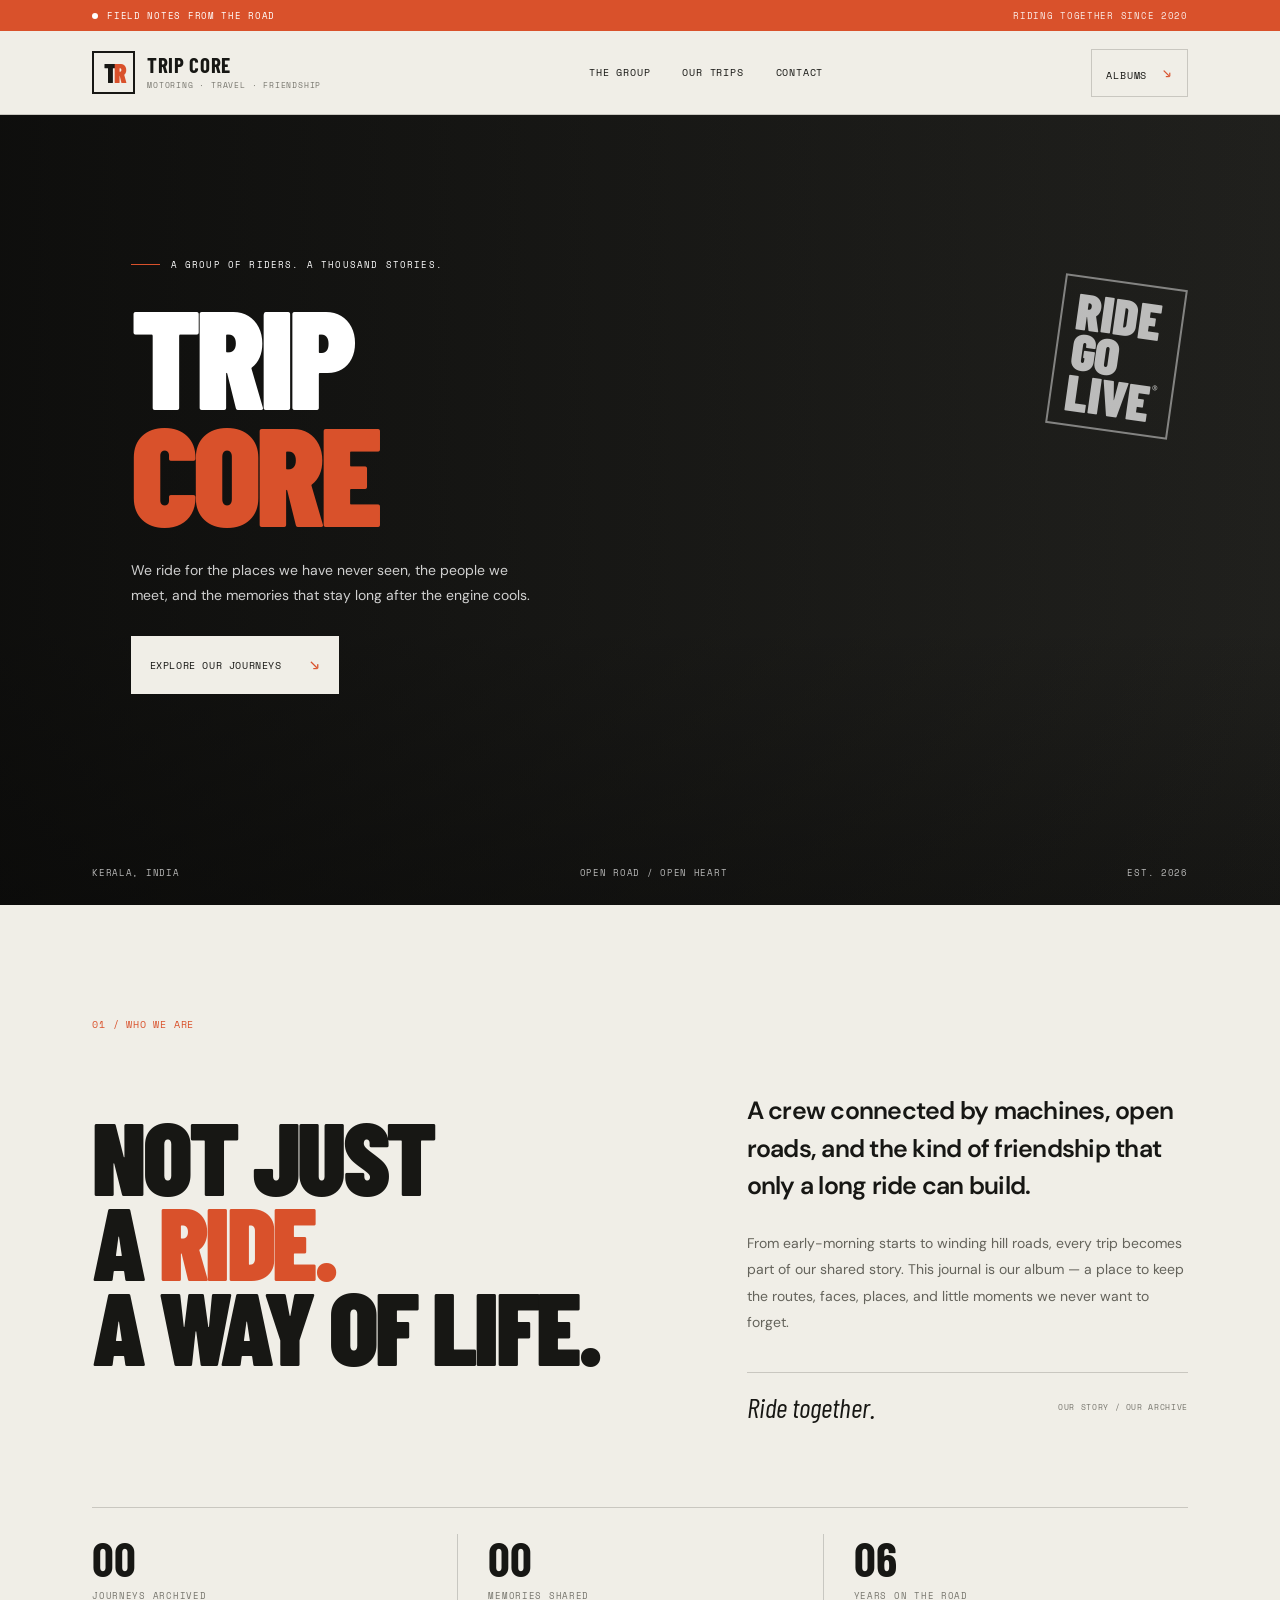
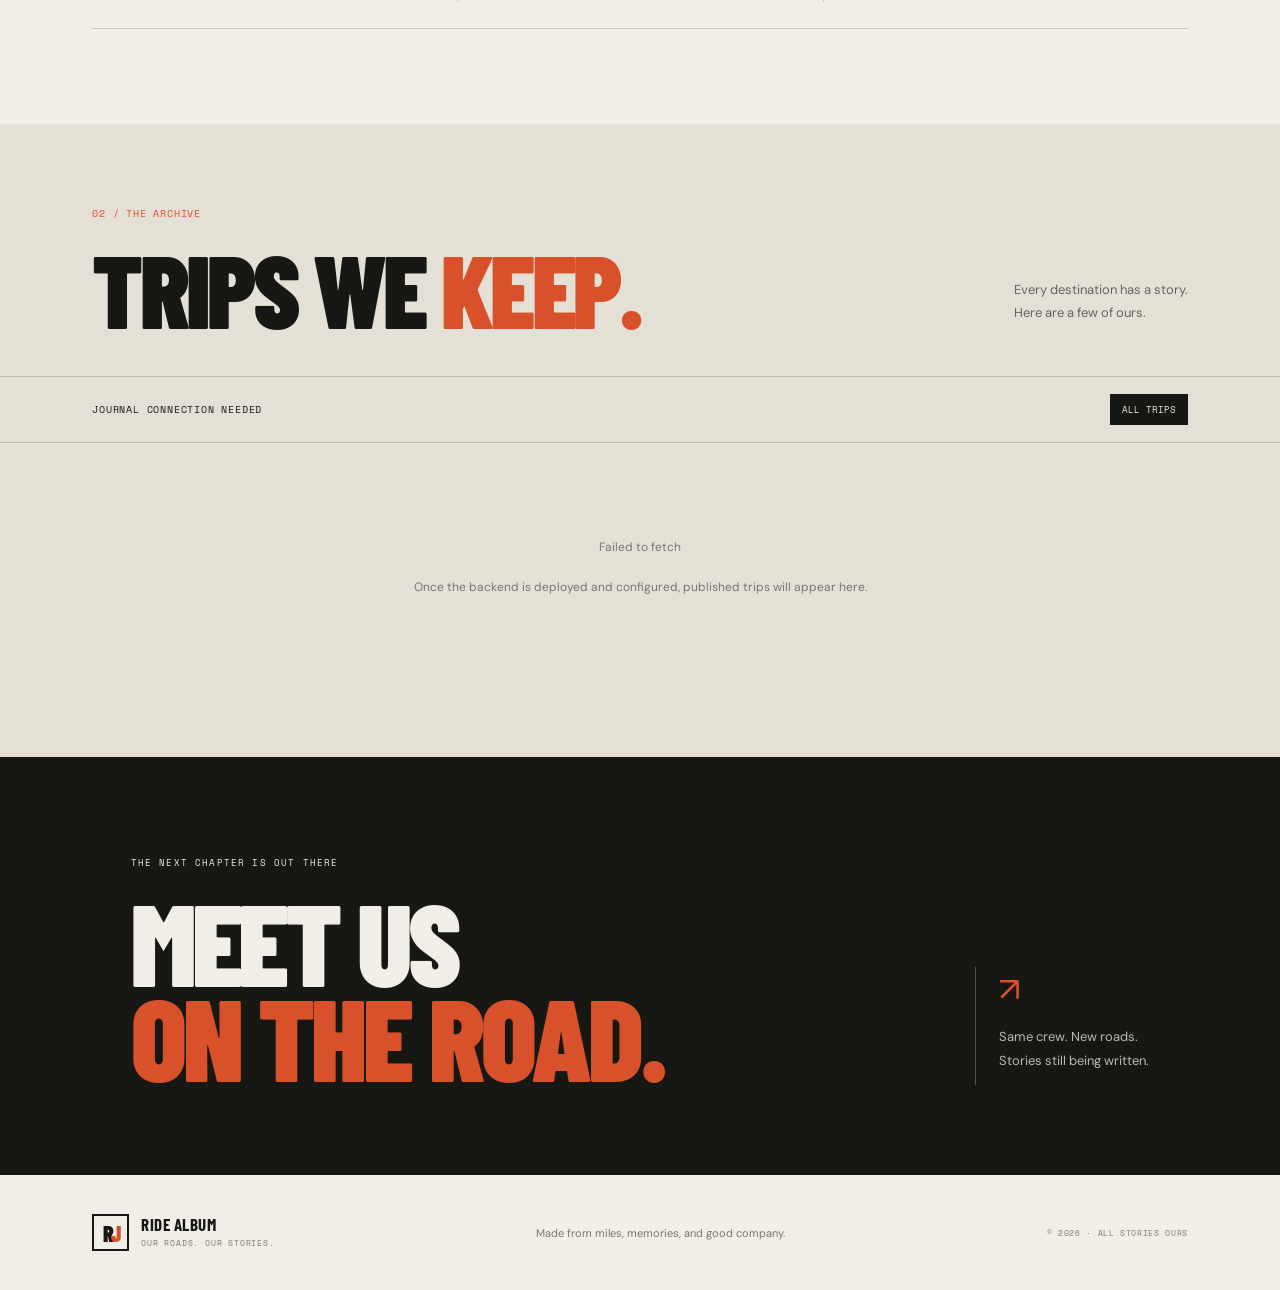
==== commit 23b93d62: "Update brand name and mark in index.html" ====
--- a/index.html
+++ b/index.html
@@ -14,8 +14,8 @@
   <div class="announcement"><span class="live-dot"></span> FIELD NOTES FROM THE ROAD <span class="announcement-right">RIDING TOGETHER SINCE <span id="since-year">2020</span></span></div>
   <header class="site-header">
     <a class="brand" href="index.html" aria-label="Home">
-      <span class="brand-mark">R<span>J</span></span>
-      <span class="brand-copy"><strong id="brand-name">RIDE JOURNAL</strong><small>MOTORING · TRAVEL · FRIENDSHIP</small></span>
+      <span class="brand-mark">T<span>R</span></span>
+      <span class="brand-copy"><strong id="brand-name">TRIP CORE</strong><small>MOTORING · TRAVEL · FRIENDSHIP</small></span>
     </a>
     <button class="menu-toggle" id="menu-toggle" aria-label="Toggle navigation">☰</button>
     <nav class="main-nav" id="main-nav">
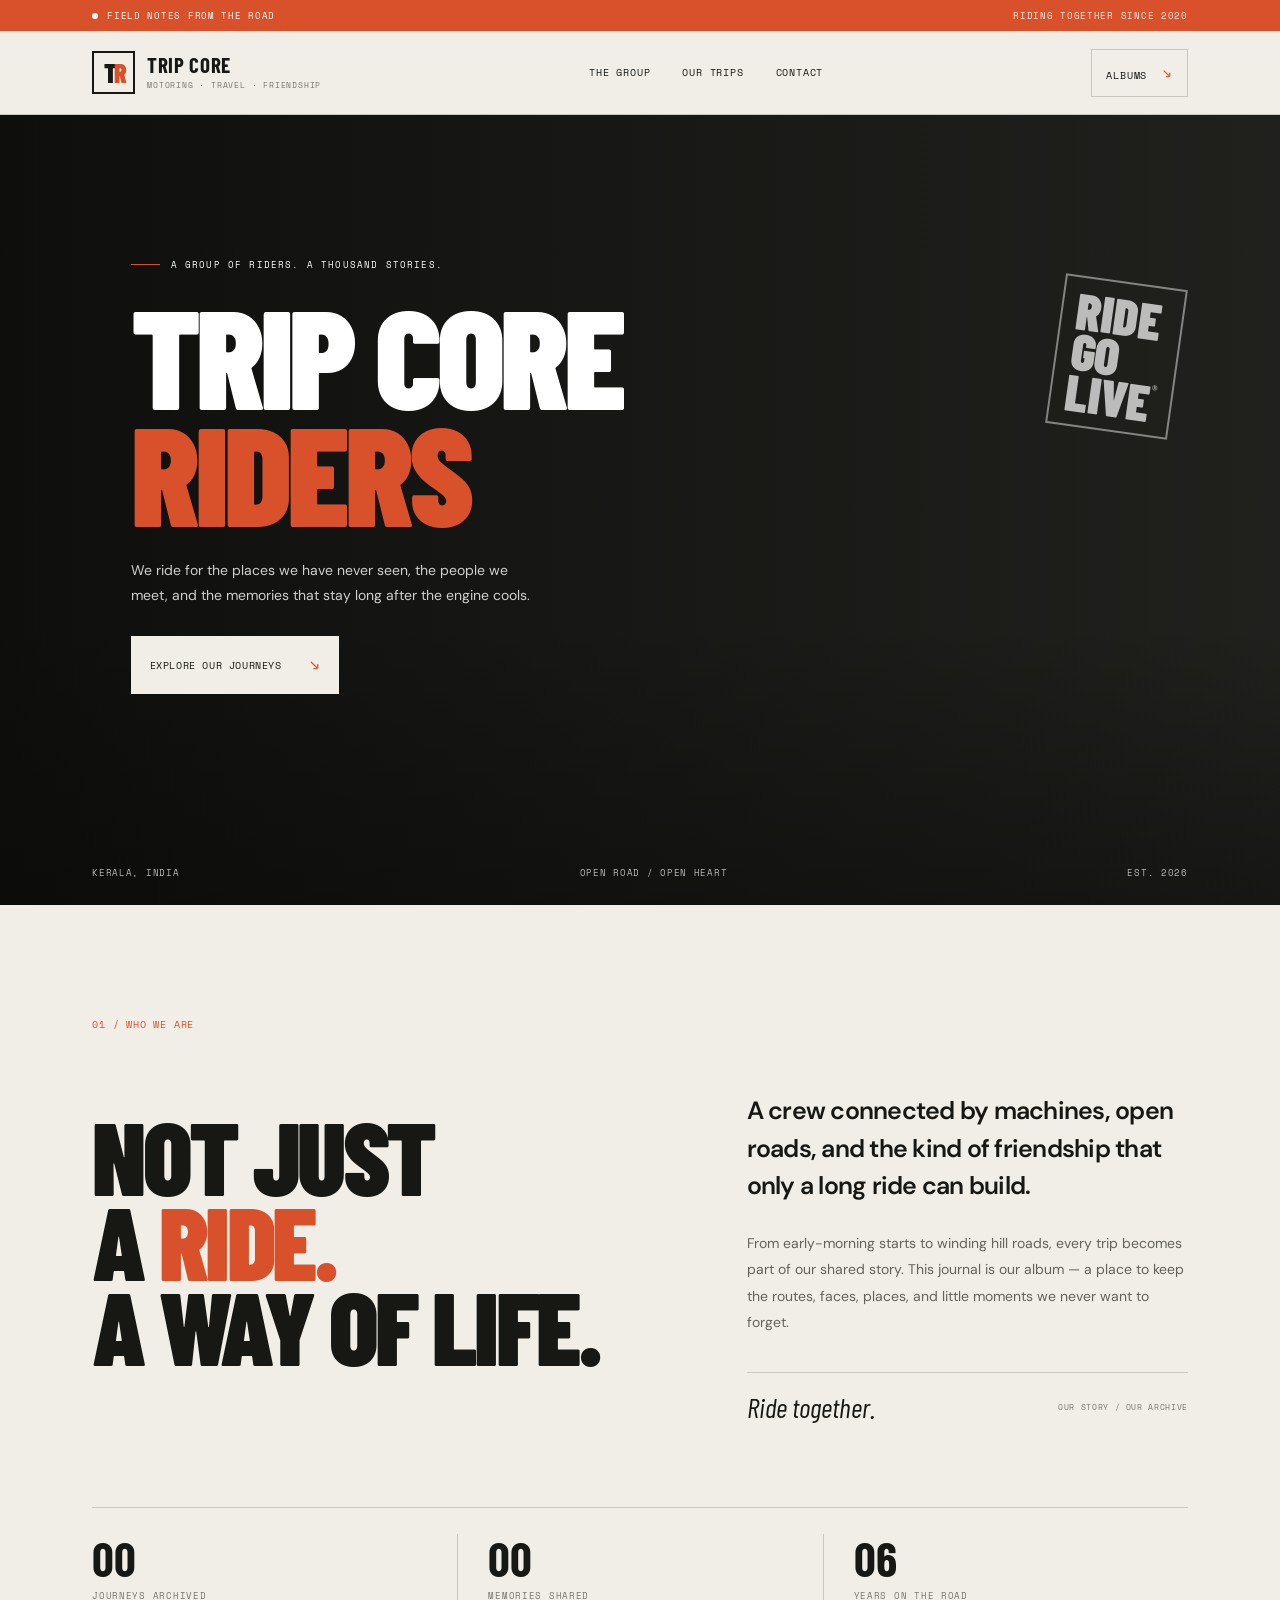
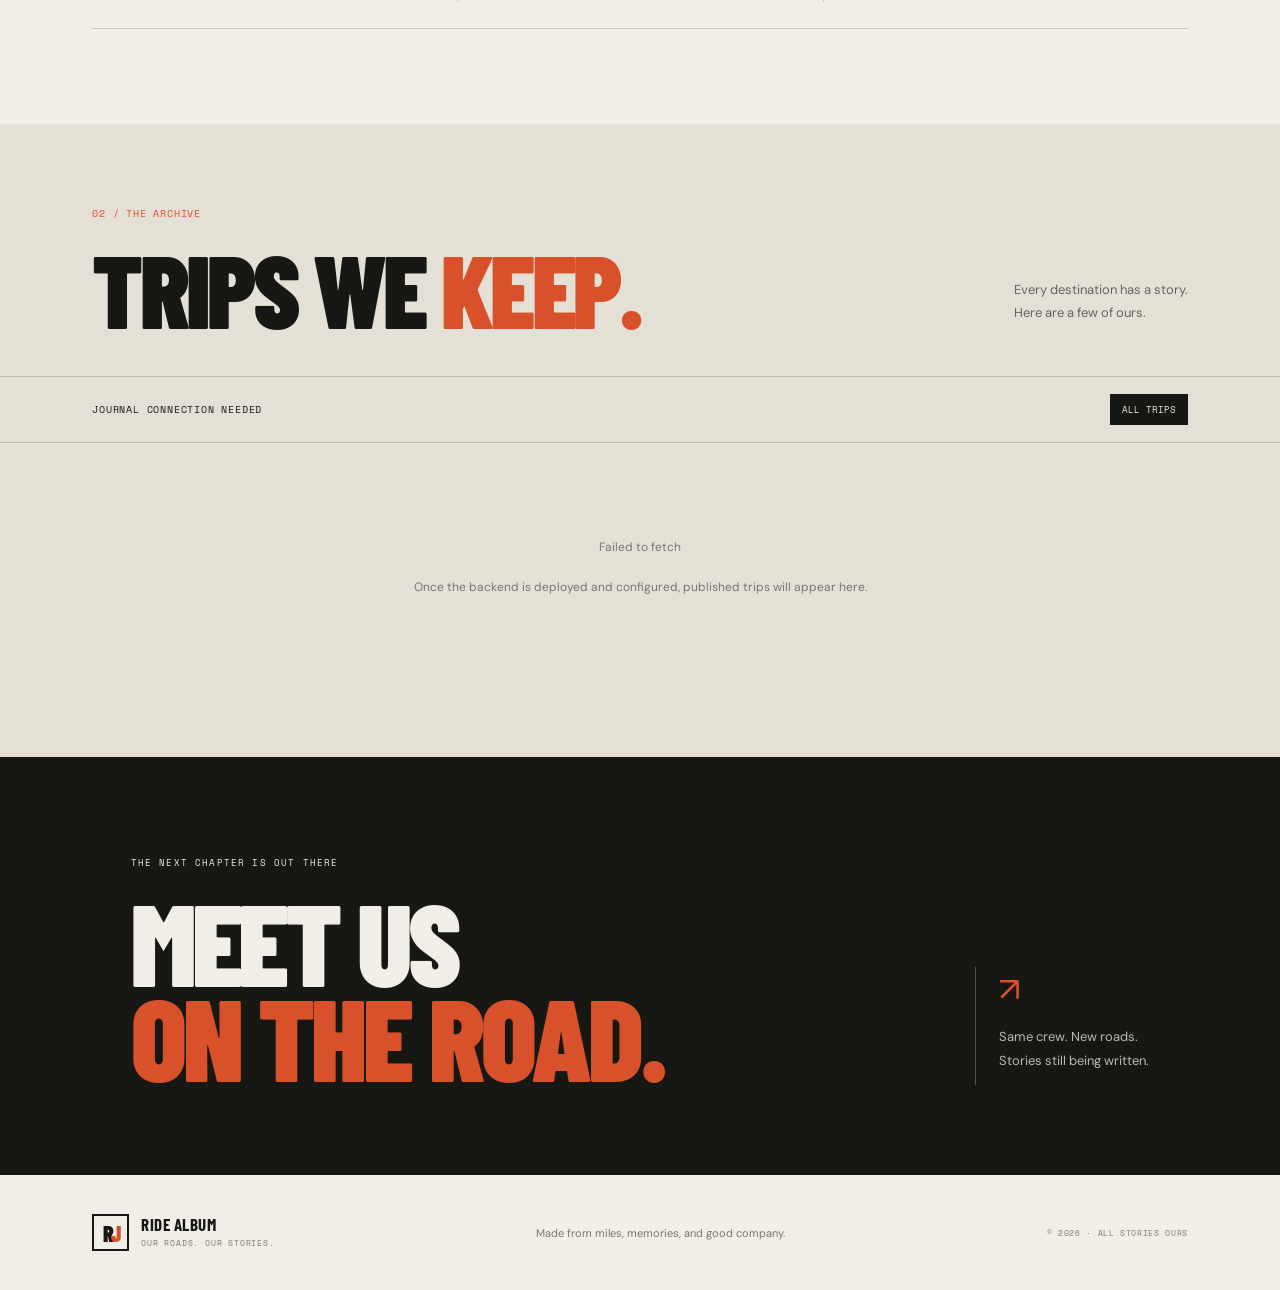
==== commit b4a8b6a4: "Update index.html" ====
--- a/index.html
+++ b/index.html
@@ -30,7 +30,7 @@
       <div class="hero-shade"></div>
       <div class="hero-content">
         <p class="eyebrow"><span class="eyebrow-line"></span> A GROUP OF RIDERS. A THOUSAND STORIES.</p>
-        <h1 id="hero-title">TRIP<br><em>CORE</em></h1>
+        <h1 id="hero-title">TRIP CORE<br><em>RIDERS</em></h1>
         <p class="hero-description" id="hero-description">We ride for the places we have never seen, the people we meet, and the memories that stay long after the engine cools.</p>
         <a class="button button-light" href="#trips">EXPLORE OUR JOURNEYS <span>↘</span></a>
       </div>
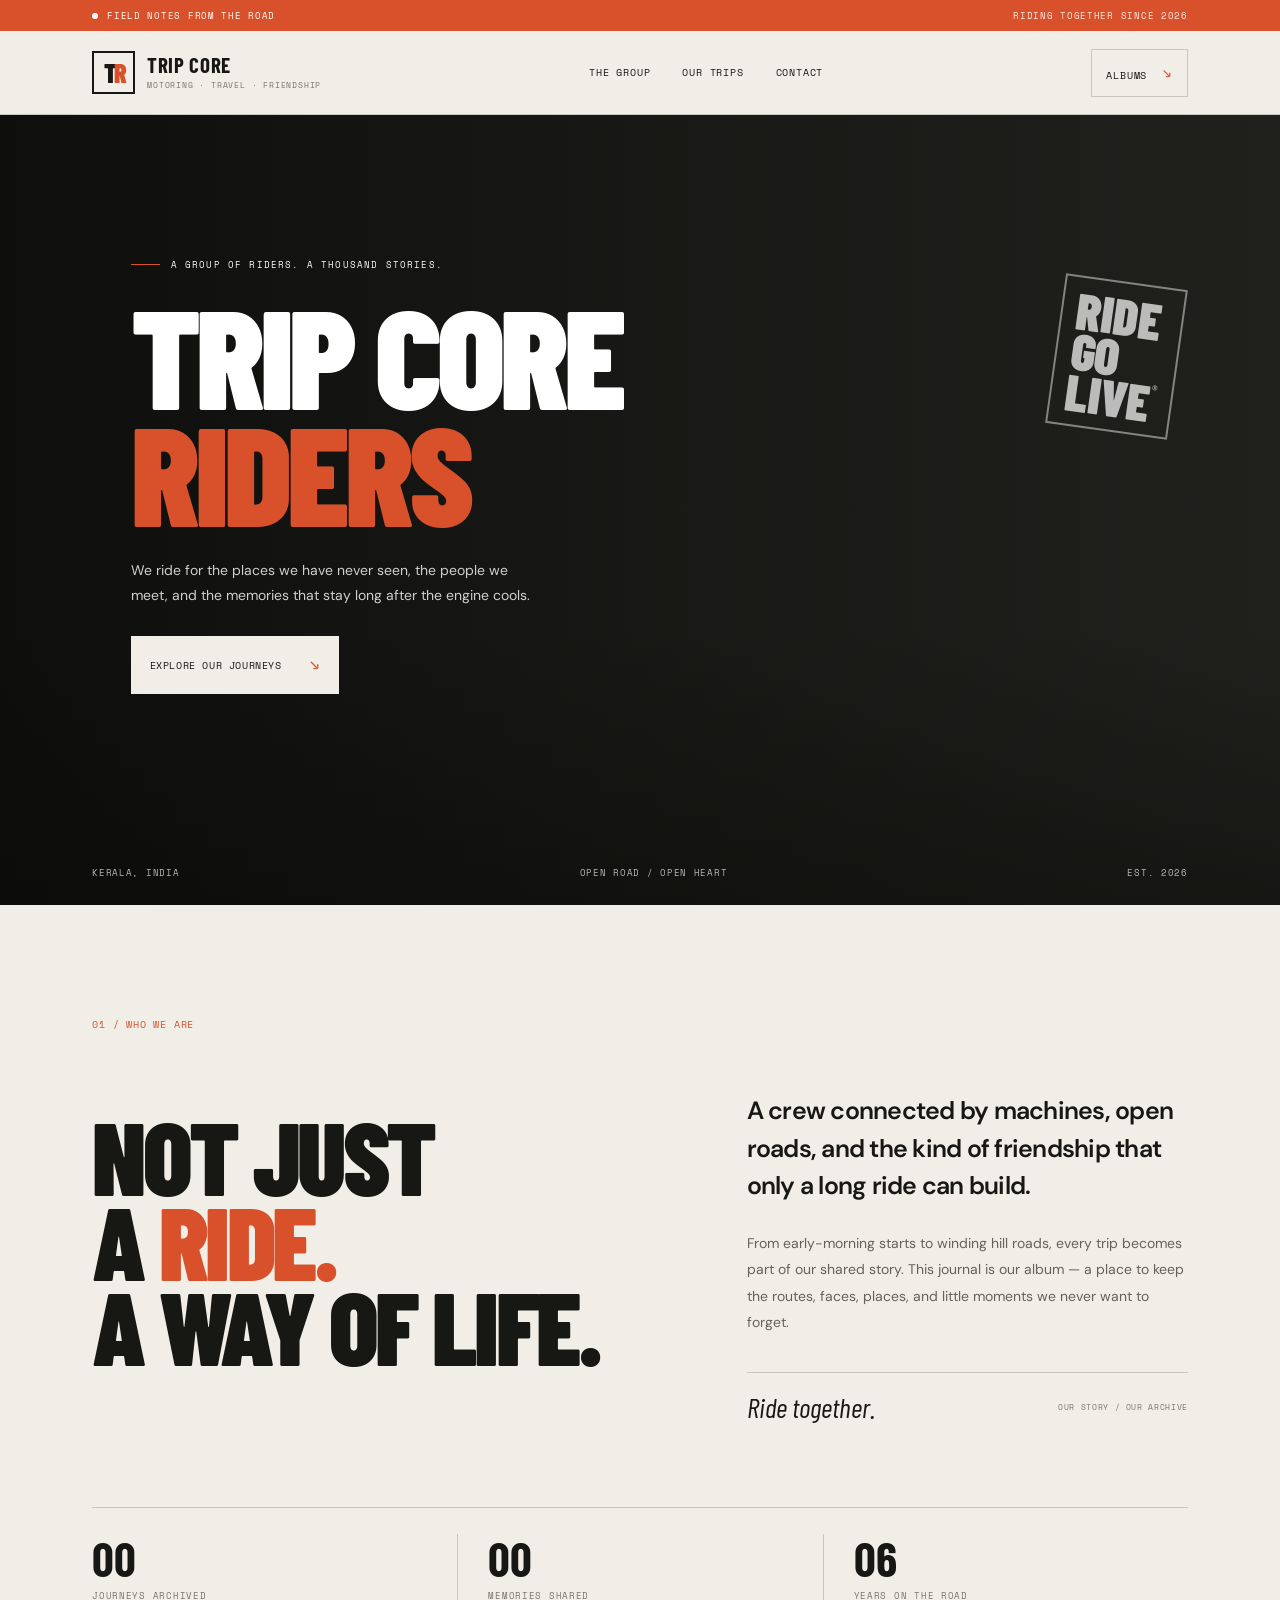
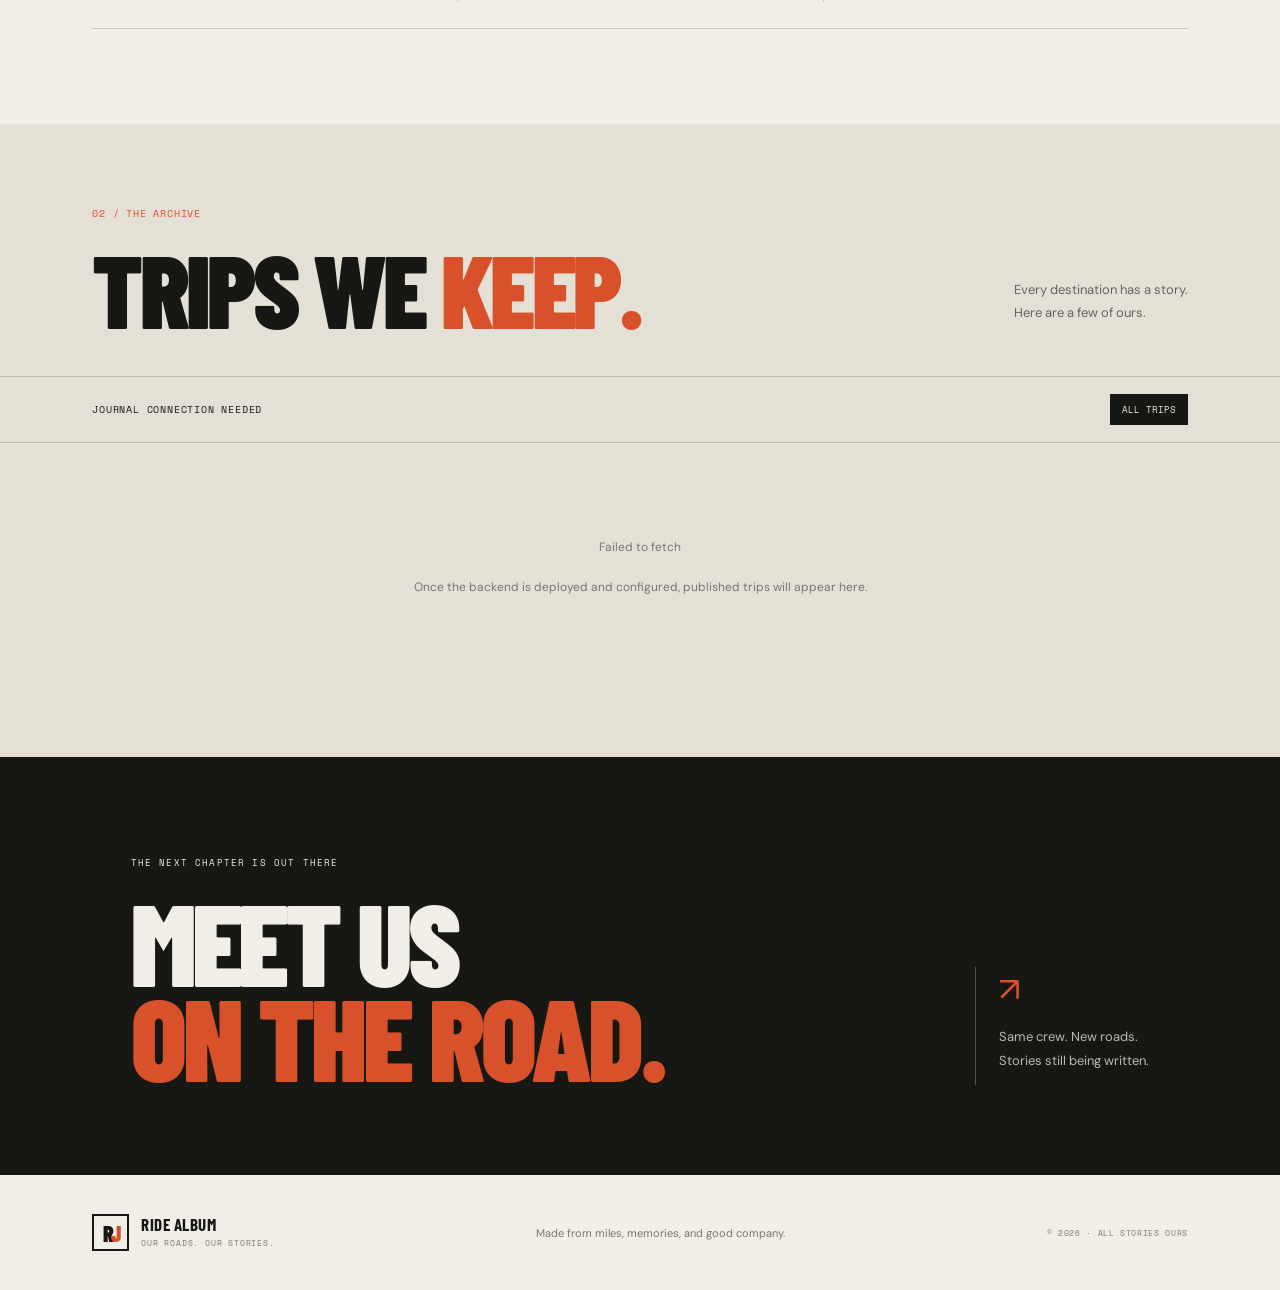
==== commit def972ba: "Update index.html" ====
--- a/index.html
+++ b/index.html
@@ -11,7 +11,7 @@
   <link rel="stylesheet" href="style.css">
 </head>
 <body>
-  <div class="announcement"><span class="live-dot"></span> FIELD NOTES FROM THE ROAD <span class="announcement-right">RIDING TOGETHER SINCE <span id="since-year">2020</span></span></div>
+  <div class="announcement"><span class="live-dot"></span> FIELD NOTES FROM THE ROAD <span class="announcement-right">RIDING TOGETHER SINCE <span id="since-year">2026</span></span></div>
   <header class="site-header">
     <a class="brand" href="index.html" aria-label="Home">
       <span class="brand-mark">T<span>R</span></span>
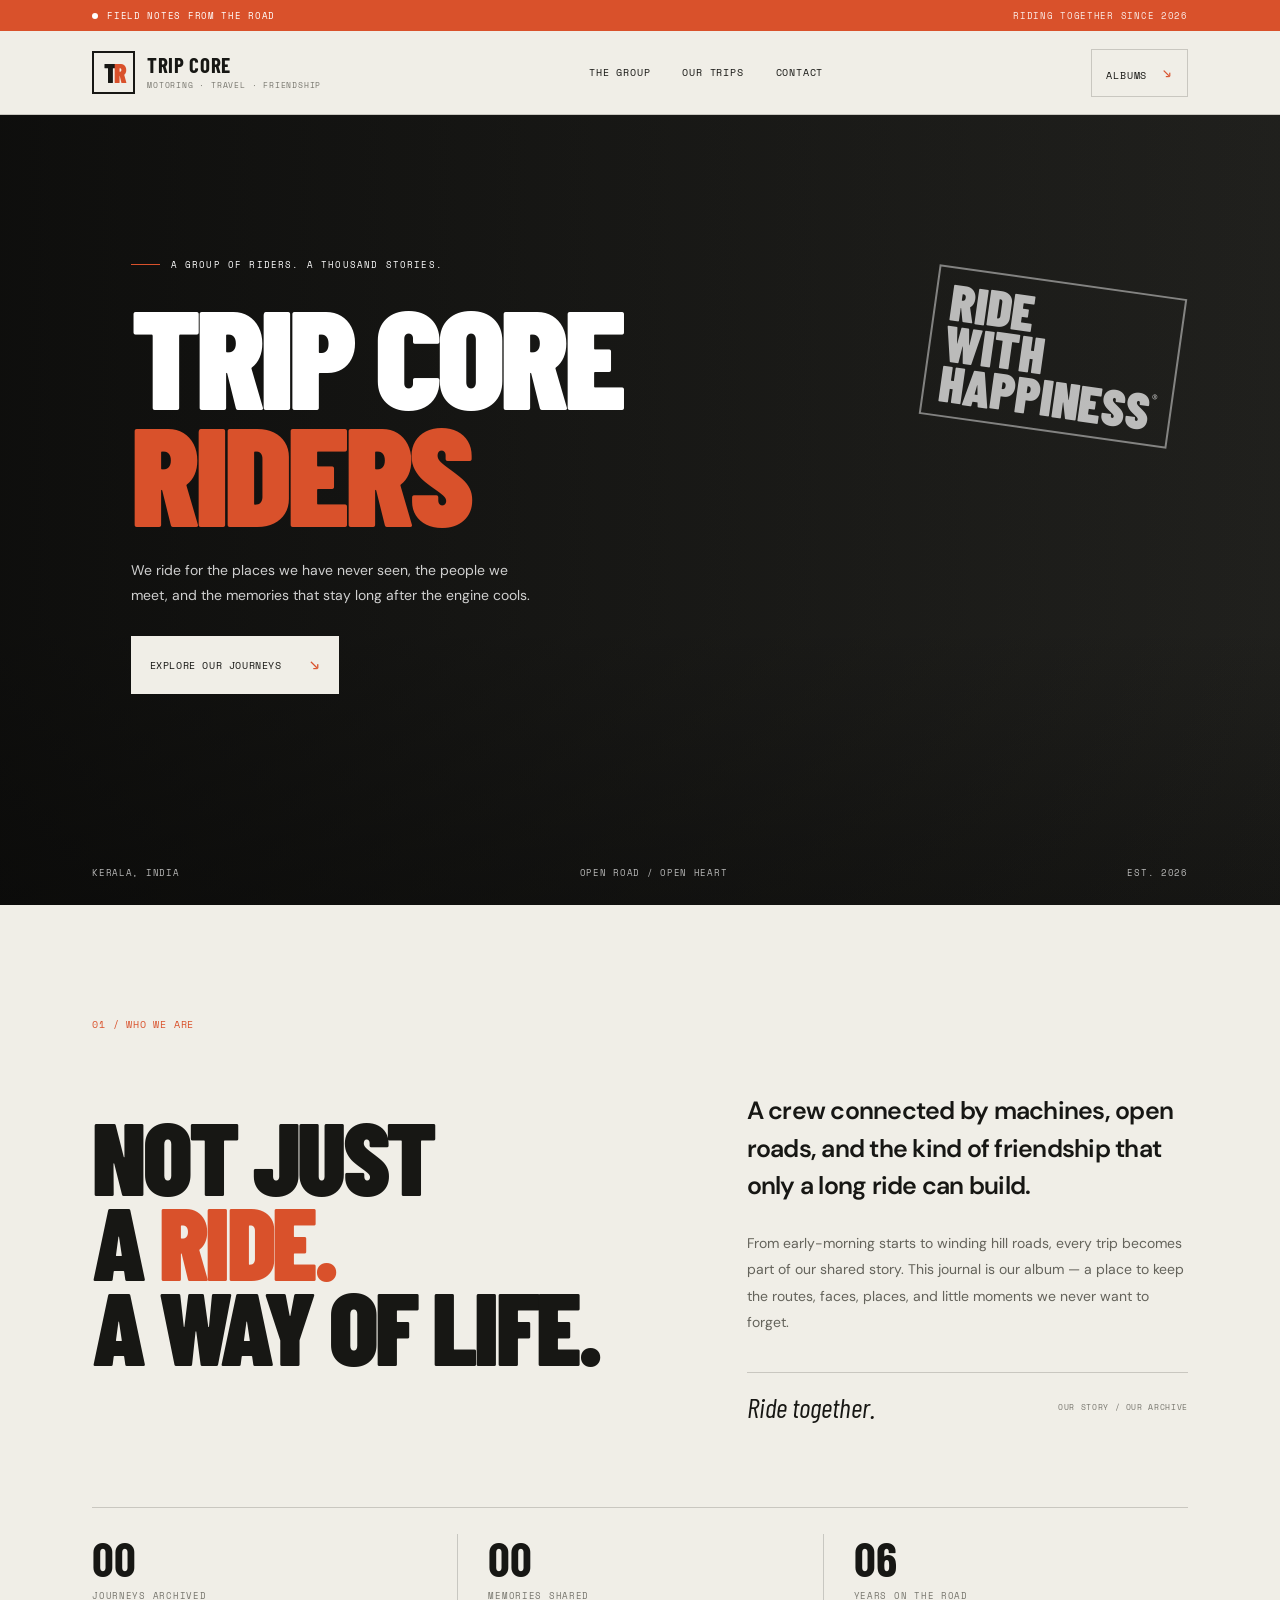
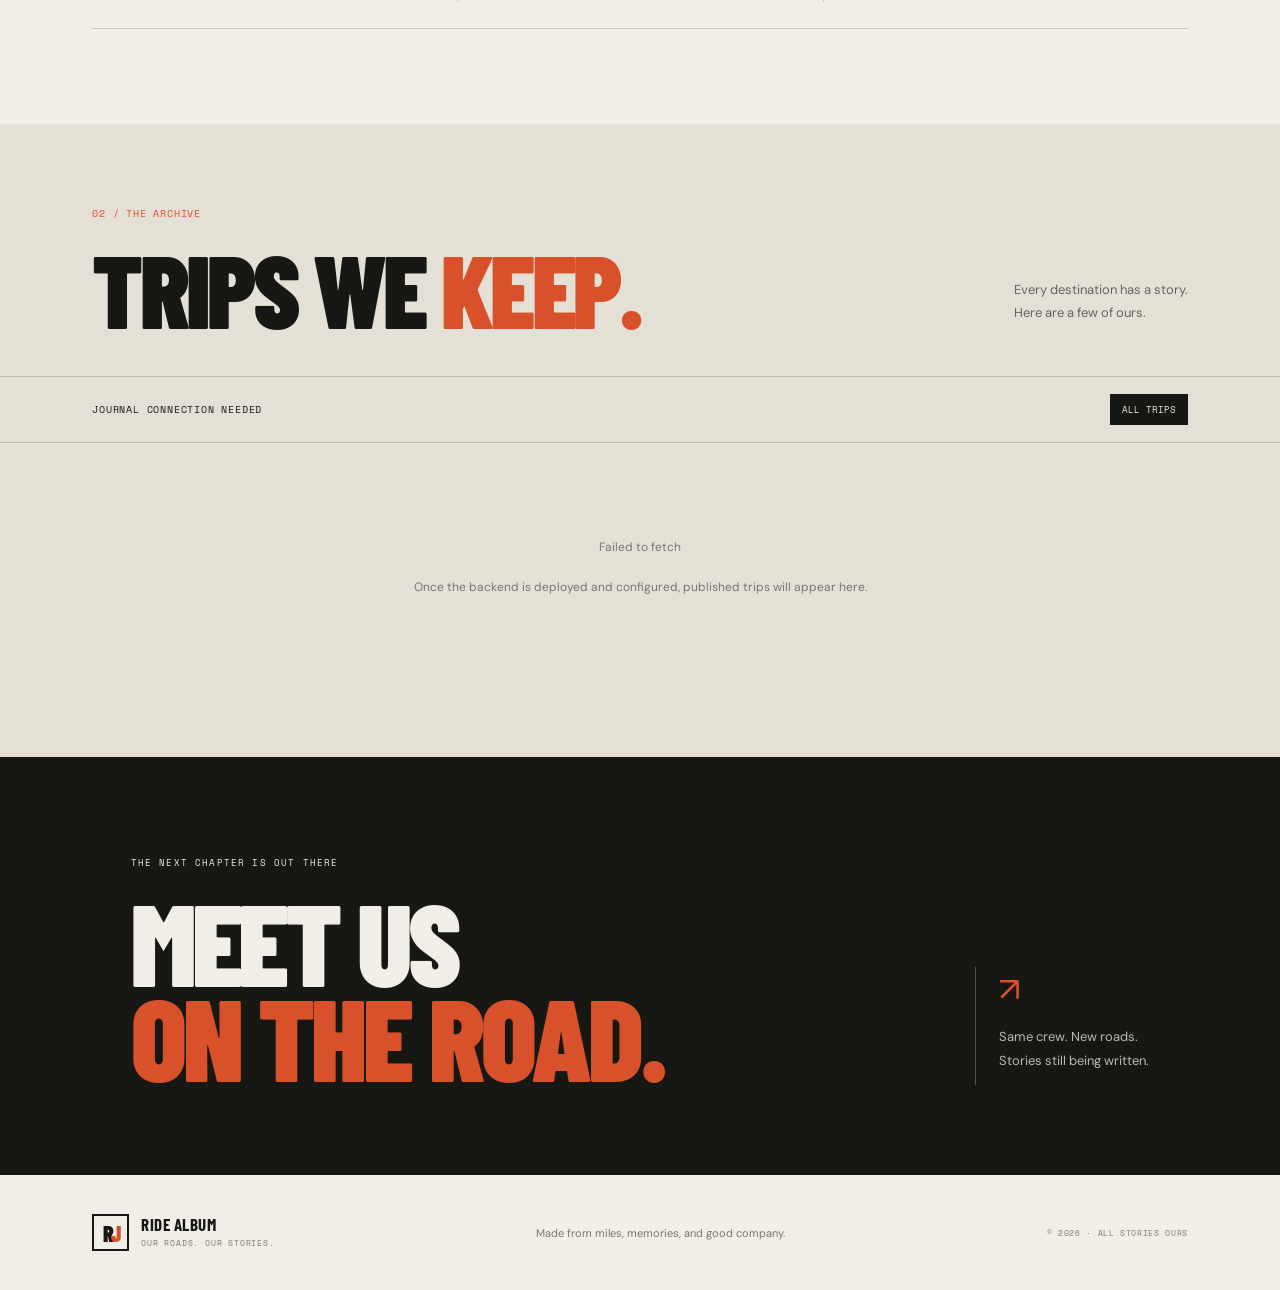
==== commit d2595dc5: "Update index.html" ====
--- a/index.html
+++ b/index.html
@@ -35,7 +35,7 @@
         <a class="button button-light" href="#trips">EXPLORE OUR JOURNEYS <span>↘</span></a>
       </div>
       <div class="hero-foot"><span>KERALA, INDIA</span><span>OPEN ROAD / OPEN HEART</span><span>EST. <span id="hero-year">2026</span></span></div>
-      <div class="hero-stamp">RIDE<br>GO<br>LIVE<span>®</span></div>
+      <div class="hero-stamp">RIDE<br>WITH<br>HAPPINESS<span>®</span></div>
     </section>
 
     <section class="intro-section section-pad" id="about">
